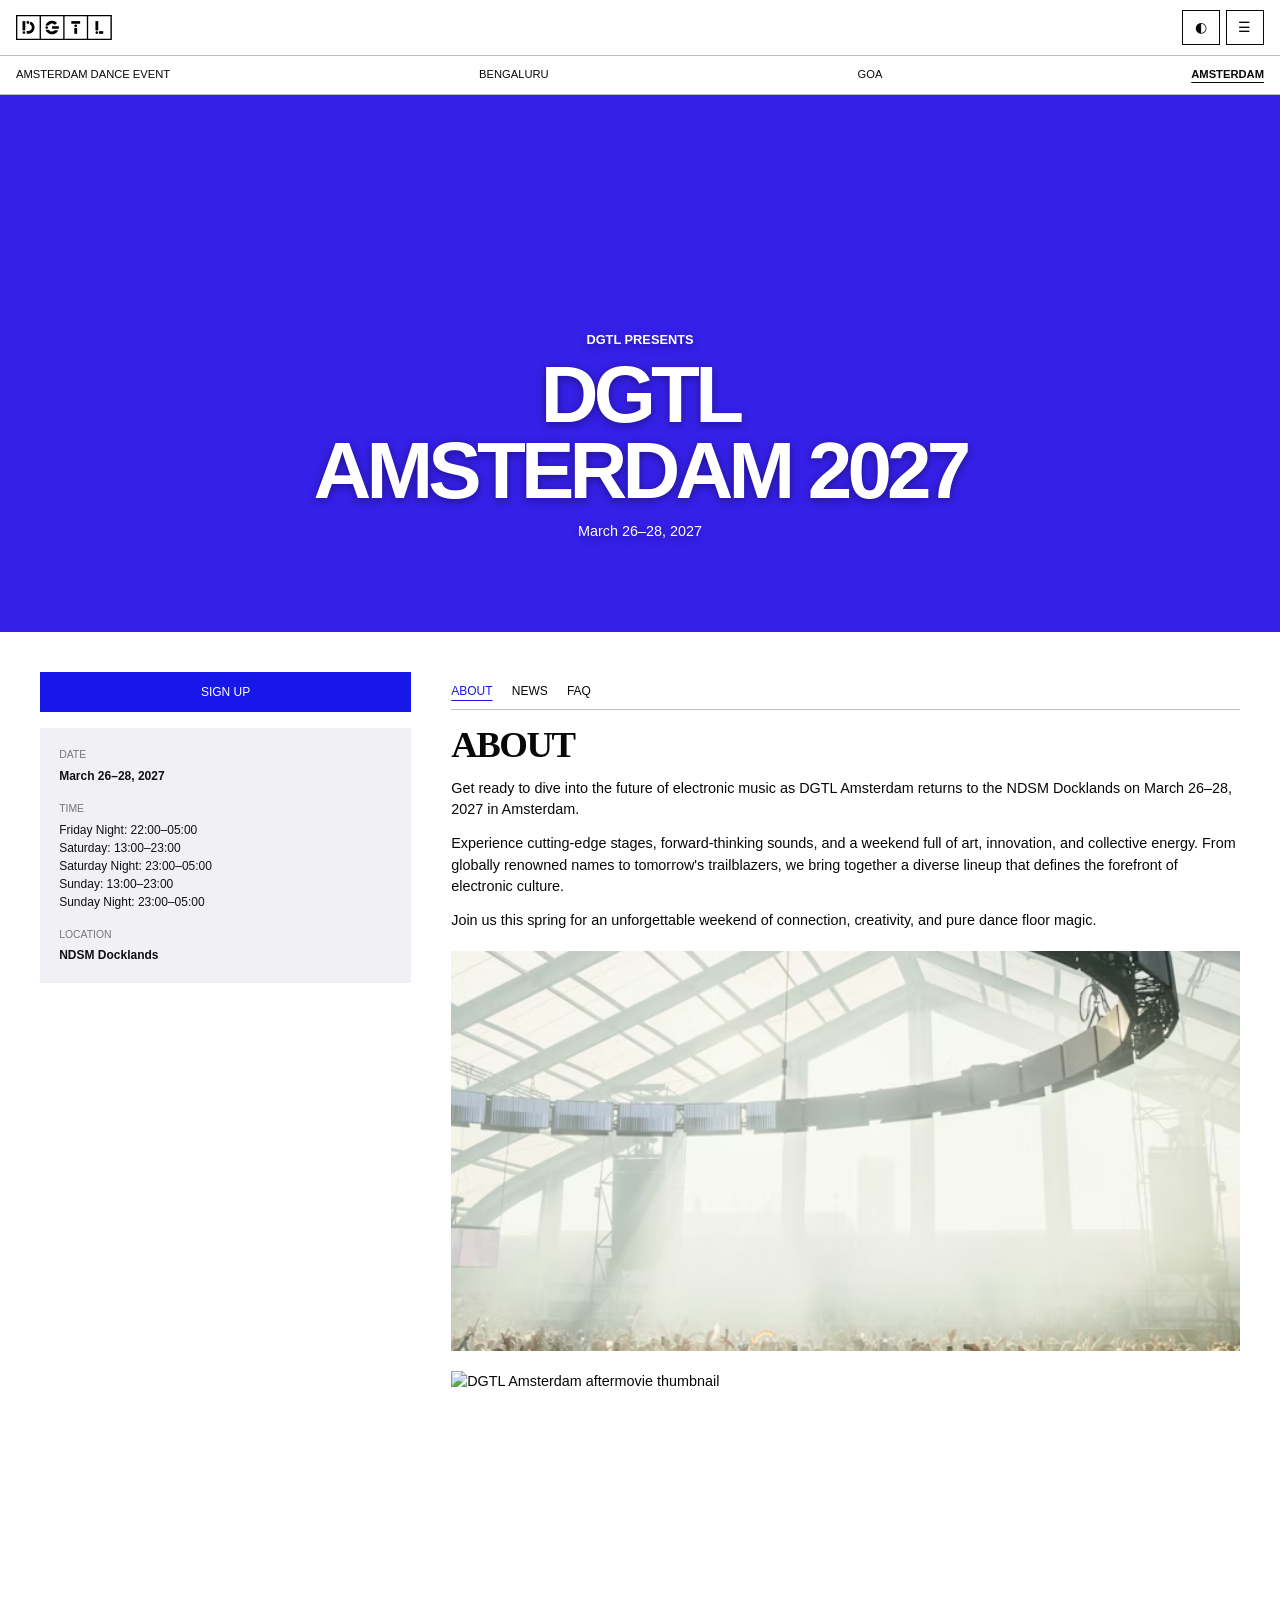
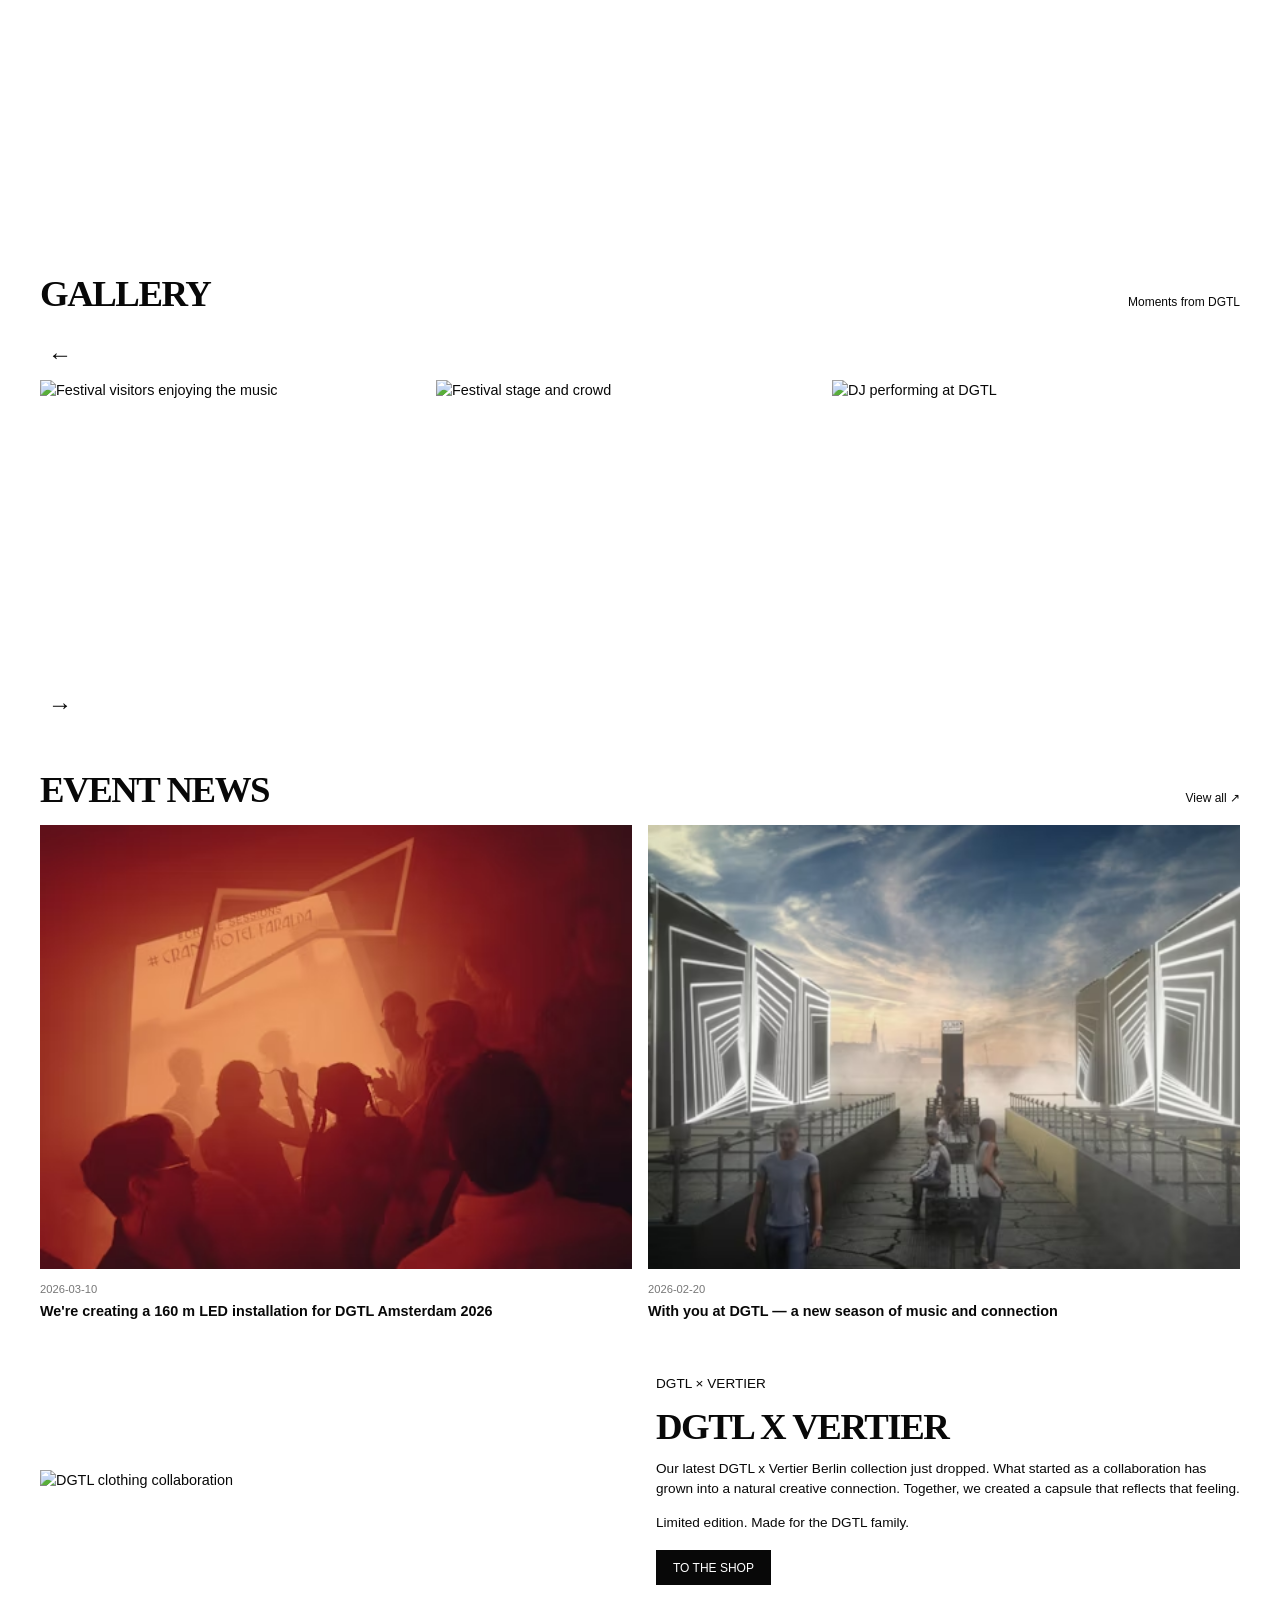
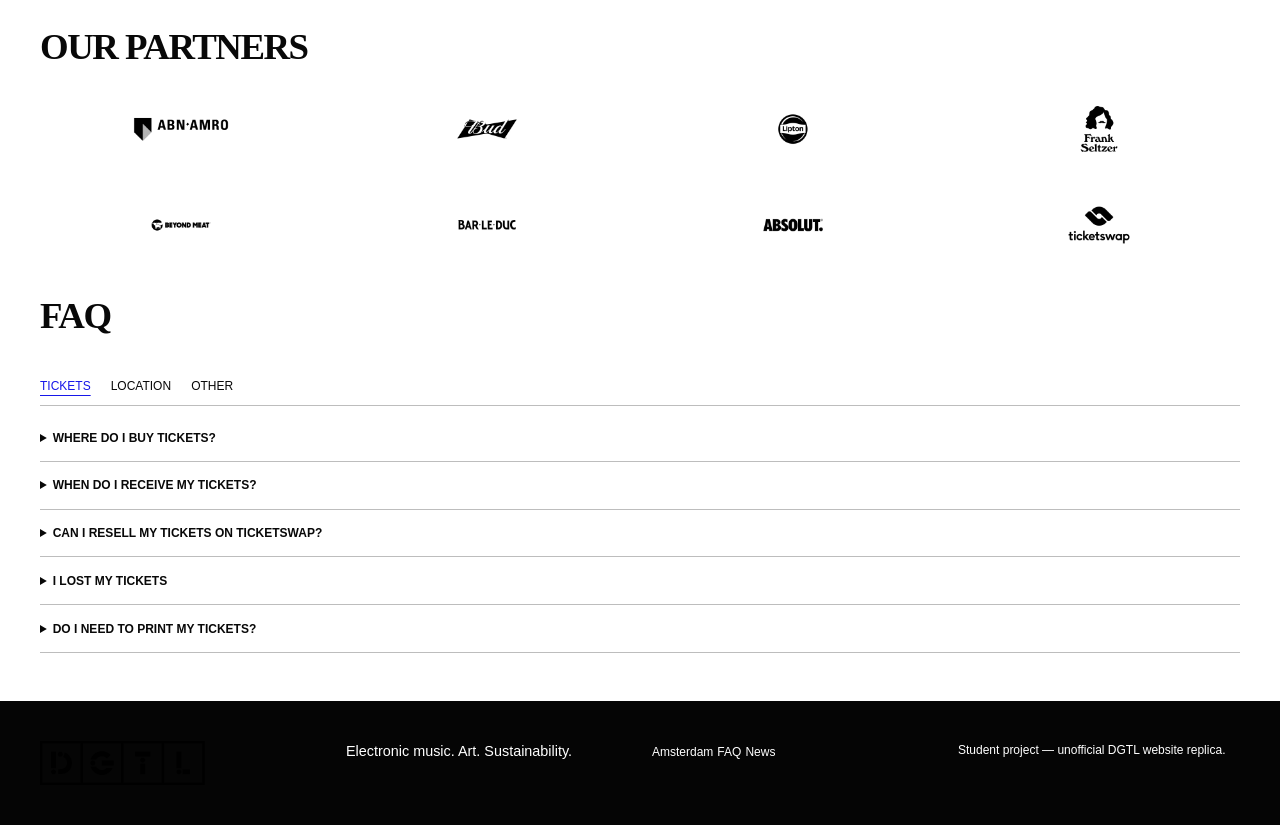
==== editions.html @ 449e33d6 "Add files via upload" ====
<!DOCTYPE html>
<html lang="en">

<head>
    <meta charset="UTF-8">
    <meta name="viewport" content="width=device-width, initial-scale=1.0">
    <meta name="description" content="DGTL Amsterdam — event information, tickets, gallery and FAQ.">
    <title>DGTL Amsterdam | 2027</title>

    <link rel="stylesheet" href="style/style.css">
    <script src="script/script.js" defer></script>
</head>

<body class="amsterdam-page">

    <!-- HEADER -->
    <header class="site-header">

        <a class="brand" href="index.html" aria-label="DGTL homepage">
            <img src="img/logo.svg" alt="DGTL">
        </a>

        <div class="header-actions">
            <button class="icon-button" id="theme-button"
                aria-label="Toggle dark mode" title="Toggle dark mode">
                ◐
            </button>

            <button class="icon-button menu-toggle" id="menu-button"
                aria-label="Open menu" aria-expanded="false">
                ☰
            </button>

        </div>

    </header>


    <main>

        <nav class="amsterdam-main-nav" id="main-nav" aria-label="Main navigation">
            <a href="#event-info">Amsterdam Dance Event</a>
            <a href="#event-info">Bengaluru</a>
            <a href="#event-info">Goa</a>
            <a href="#event-info" class="active">Amsterdam</a>
        </nav>

        <!-- HERO / HEADER VIDEO -->
        <section class="amsterdam-hero" aria-label="DGTL Amsterdam 2027">
    
            <source src="img/header.mp4" type="video/mp4">

            <div class="amsterdam-hero-content">
                <p class="eyebrow">DGTL PRESENTS</p>

                <h1>
                    DGTL<br>
                    AMSTERDAM 2027
                </h1>

                <p>March 26–28, 2027</p>
            </div>

        </section>


        <!-- EVENT INFORMATION -->
        <section class="amsterdam-event-info section-wrap" id="event-info">

            <!-- LEFT COLUMN -->
            <div class="ticket-column">

                <a class="button button-primary amsterdam-signup" href="#tickets">
                    Sign up
                </a>

                <div class="amsterdam-event-details">

                    <div>
                        <span class="amsterdam-detail-label">Date</span>
                        <strong>March 26–28, 2027</strong>
                    </div>

                    <div>
                        <span class="amsterdam-detail-label">Time</span>
                        <p>
                            Friday Night: 22:00–05:00<br>
                            Saturday: 13:00–23:00<br>
                            Saturday Night: 23:00–05:00<br>
                            Sunday: 13:00–23:00<br>
                            Sunday Night: 23:00–05:00
                        </p>
                    </div>

                    <div>
                        <span class="amsterdam-detail-label">Location</span>
                        <strong>NDSM Docklands</strong>
                    </div>

                </div>

            </div>


            <!-- RIGHT COLUMN -->
            <div class="event-intro">

                <div class="amsterdam-tabs" role="tablist" aria-label="About DGTL">

                    <button class="amsterdam-tab is-active"
                        role="tab" aria-selected="true" data-tab="about">
                        About
                    </button>

                    <button class="amsterdam-tab"
                        role="tab" aria-selected="false" data-tab="news">
                        News
                    </button>

                    <button class="amsterdam-tab"
                        role="tab" aria-selected="false" data-tab="faq">
                        FAQ
                    </button>

                </div>


                <!-- ABOUT TAB -->
                <div class="amsterdam-tab-panel" id="tab-about">

                    <h2>About</h2>

                    <p>
                        Get ready to dive into the future of electronic music
                        as DGTL Amsterdam returns to the NDSM Docklands on
                        March 26–28, 2027 in Amsterdam.
                    </p>

                    <p>
                        Experience cutting-edge stages, forward-thinking sounds,
                        and a weekend full of art, innovation, and collective
                        energy. From globally renowned names to tomorrow's
                        trailblazers, we bring together a diverse lineup that
                        defines the forefront of electronic culture.
                    </p>

                    <p>
                        Join us this spring for an unforgettable weekend of
                        connection, creativity, and pure dance floor magic.
                    </p>

                    <img class="amsterdam-about-image"
                        src="img/crowd.avif"
                        alt="Crowd at an electronic music event">


                    <a class="amsterdam-video-card" href="#gallery"
                        aria-label="View DGTL aftermovie">

                        <img src="img/header.mp4"
                            alt="DGTL Amsterdam aftermovie thumbnail">


                    </a>

                </div>


                <!-- NEWS TAB -->
                <div class="amsterdam-tab-panel is-hidden" id="tab-news">

                    <h2>News</h2>

                    <p>
                        Discover the latest announcements, artist updates
                        and stories from DGTL Amsterdam.
                    </p>

                    <a class="text-link" href="#event-news">
                        Explore event news ↗
                    </a>

                </div>


                <!-- FAQ TAB -->
                <div class="amsterdam-tab-panel is-hidden" id="tab-faq">

                    <h2>FAQ</h2>

                    <p>
                        Need help planning your visit? Find answers to common
                        questions in the FAQ section below.
                    </p>

                    <a class="text-link" href="#faq">
                        Go to frequently asked questions ↗
                    </a>

                </div>

            </div>

        </section>


        <!-- GALLERY -->
        <section class="section-wrap" id="gallery">

            <div class="section-heading">
                <h2>Gallery</h2>
                <p>Moments from DGTL</p>
            </div>

            <div class="carousel">

                <button class="amsterdam-carousel-arrow"
                    data-carousel="gallery-track"
                    data-direction="previous"
                    aria-label="Previous gallery images">
                    ←
                </button>

                <div class="amsterdam-carousel-track" id="gallery-track">

                    <img
                        src="https://www.datocms-assets.com/146604/1740145522-dgtlhrsaturday2023-byinfo-kirstenvansanten-nl-179.jpg?w=600&amp;h=600&amp;fit=crop"
                        alt="Festival visitors enjoying the music"
                        loading="lazy">
                
                    <img
                        src="https://www.datocms-assets.com/146604/1738080850-04_17-dgtl-52.jpg?w=600&amp;h=600&amp;fit=crop"
                        alt="Festival stage and crowd"
                        loading="lazy">
                
                    <img
                        src="https://www.datocms-assets.com/146604/1741643101-2023_04_09_dgtl_sunday-227.jpg?w=600&amp;h=600&amp;fit=crop"
                        alt="DJ performing at DGTL"
                        loading="lazy">
                
                </div>

                <button class="amsterdam-carousel-arrow"
                    data-carousel="gallery-track"
                    data-direction="next"
                    aria-label="Next gallery images">
                    →
                </button>

            </div>

        </section>


        <!-- EVENT NEWS -->
        <section class="section-wrap" id="event-news">

            <div class="section-heading">
                <h2>Event news</h2>

                <a class="text-link" href="#event-news">
                    View all ↗
                </a>
            </div>

            <div class="amsterdam-news-grid">

                <article class="amsterdam-news-card">

                    <img src="img/gallery1.jpg.avif"
                        alt="Architectural installation at a festival">

                    <p class="date">2026-03-10</p>

                    <h3>
                        We're creating a 160 m LED installation for
                        DGTL Amsterdam 2026
                    </h3>

                </article>


                <article class="amsterdam-news-card">

                    <img src="img/gallery2.png.avif"
                        alt="Artist performing at DGTL">

                    <p class="date">2026-02-20</p>

                    <h3>
                        With you at DGTL — a new season of music and connection
                    </h3>

                </article>

            </div>

        </section>


        <!-- CLOTHING -->
        <section class="amsterdam-merch section-wrap" id="shop">

            <div class="amsterdam-merch-image">

                <img src="https://www.datocms-assets.com/146604/1773683498-dgtl-x-vertere-26_merch-banner_2400x870-v2.png?fit=crop&fp-x=0.5&fp-y=0.5&crop=focalpoint&auto=format%2Ccompress&q=80&w=1280&h=440&focalPointX=0.5&focalPointY=0.5"
                    alt="DGTL clothing collaboration">

            </div>

            <div class="merch-copy">

                <p class="eyebrow">DGTL × VERTIER</p>

                <h2>DGTL x VERTIER</h2>

                <p>
                    Our latest DGTL x Vertier Berlin collection just dropped.
                    What started as a collaboration has grown into a natural
                    creative connection. Together, we created a capsule that
                    reflects that feeling.
                </p>

                <p>
                    Limited edition. Made for the DGTL family.
                </p>

                <a class="button button-primary" href="#shop">
                    To the shop
                </a>

            </div>

        </section>


        <!-- PARTNERS -->
        <section class="section-wrap partners">

            <h2>Our partners</h2>

            <div class="amsterdam-partner-grid">

                <img src="img/abnamro.png.avif" alt="ABN AMRO logo">
                <img src="img/bud.png.avif" alt="Bud logo">
                <img src="img/lipton.png.avif" alt="Lipton logo">
                <img src="img/frank.png.avif" alt="Frank Seltzer logo">
               <img src="img/beyondmeat.png.avif" alt="Beyond meat">
                <img src="img/barleduc.png.avif" alt="Bar le duc logo">
                <img src="img/absolut.png.avif" alt="ABSOLUT. logo">
                <img src="img/ticketswap.png.avif" alt="Ticketswap logo">

            </div>

        </section>


        <!-- FAQ -->
        <section class="section-wrap faq-section" id="faq">

            <h2>FAQ</h2>

            <div class="amsterdam-faq-tabs">

                <button class="is-active" data-faq-group="tickets">
                    Tickets
                </button>

                <button data-faq-group="location">
                    Location
                </button>

                <button data-faq-group="other">
                    Other
                </button>

            </div>


            <!-- TICKETS -->
            <div class="amsterdam-faq-list" data-group="tickets">

                <details>
                    <summary>Where do I buy tickets?</summary>
                    <p>
                        Use the official ticket link when ticket sales open.
                        Add your real ticket URL here.
                    </p>
                </details>

                <details>
                    <summary>When do I receive my tickets?</summary>
                    <p>
                        Check your confirmation email and the ticket provider's
                        instructions.
                    </p>
                </details>

                <details>
                    <summary>Can I resell my tickets on TicketSwap?</summary>
                    <p>
                        Check the event's official ticket conditions for
                        resale information.
                    </p>
                </details>

                <details>
                    <summary>I lost my tickets</summary>
                    <p>
                        Look in your inbox and spam folder, or contact the
                        ticket provider.
                    </p>
                </details>

                <details>
                    <summary>Do I need to print my tickets?</summary>
                    <p>
                        Check the instructions in your ticket confirmation
                        before arriving.
                    </p>
                </details>

            </div>


            <!-- LOCATION -->
            <div class="amsterdam-faq-list is-hidden" data-group="location">

                <details>
                    <summary>Where is DGTL Amsterdam?</summary>
                    <p>
                        DGTL Amsterdam takes place at NDSM Docklands in
                        Amsterdam. Check the official travel information
                        before leaving.
                    </p>
                </details>

                <details>
                    <summary>How do I get there?</summary>
                    <p>
                        Plan your route using public transport, bicycle
                        or the event's travel information.
                    </p>
                </details>

            </div>


            <!-- OTHER QUESTIONS -->
            <div class="amsterdam-faq-list is-hidden" data-group="other">

                <details>
                    <summary>What should I bring?</summary>
                    <p>
                        Check the event rules for the latest information
                        about permitted items.
                    </p>
                </details>

                <details>
                    <summary>Who can I contact?</summary>
                    <p>
                        Use the official DGTL contact page for event questions.
                    </p>
                </details>

            </div>

        </section>

    </main>


    <!-- FOOTER -->
    <footer class="site-footer">

        <a class="brand" href="index.html">
            <img src="img/logo.svg" alt="DGTL">
        </a>

        <p>Electronic music. Art. Sustainability.</p>

        <div>
            <a href="#event-info">Amsterdam</a>
            <a href="#faq">FAQ</a>
            <a href="#event-news">News</a>
        </div>

        <small>Student project — unofficial DGTL website replica.</small>

    </footer>

</body>

</html>
---- style/style.css ----
/* Algemene instellingen */
:root {
    --background: #ffffff;
    --text: #080808;
    --surface: #f4f4f4;
    --border: #bdbdbd;
    --accent: #101d4a;
    --button-text: #ffffff;
    --content-width: 75rem;
}

* {
    box-sizing: border-box;
}

html {
    scroll-behavior: smooth;
}

body {
    margin: 0;
    color: var(--text);
    background: var(--background);
    font-family: Arial, Helvetica, sans-serif;
    font-size: 0.9rem;
    line-height: 1.5;
    transition: background-color 250ms ease, color 250ms ease;
}

img, video {
    display: block;
    max-width: 100%;
}

img {
    height: auto;
}

a {
    color: inherit;
    text-decoration: none;
}

button, input {
    font: inherit;
}

button, a {
    -webkit-tap-highlight-color: transparent;
}

a:focus-visible, button:focus-visible, input:focus-visible {
    outline: 3px solid #315bff;
    outline-offset: 3px;
}

h1, h2, h3, p {
    margin-top: 0;
}

h1, h2 {
    font-family: Georgia, 'Times New Roman', serif;
    font-weight: 900;
    text-transform: uppercase;
    line-height: 1.05;
}

h1, h2 {
    font-size: clamp(1.45rem, 4vw, 2.3rem);
    letter-spacing: -0.04em;
}

h3 {
    font-size: 0.95rem;
    line-height: 1.25;
}

/* Header */
.site-header {
    position: relative;
    z-index: 2;
    display: flex;
    align-items: center;
    justify-content: space-between;
    gap: 1rem;
    min-height: 3.6rem;
    padding: 0.45rem 0.8rem;
    border-bottom: 1px solid var(--border);
    background: var(--background);
}

header nav:first-of-type {
    flex: 1;
}

header nav ul {
    display: flex;
    align-items: center;
    gap: 2rem;

    padding: 0;
    margin: 0;

    list-style: none;
}

header nav li a {
    display: inline-block;
    padding: 0.5rem 0;

    font-size: 0.9rem;
    font-weight: 700;
    text-transform: uppercase;
}

header nav li a:hover {
    text-decoration: underline;
    text-underline-offset: 4px;
}

.logo img {
    width: 6.3rem;
}

.header-actions {
    display: flex;
    gap: 0.35rem;
}

.icon-button {
    display: grid;
    place-items: center;
    min-width: 2.4rem;
    min-height: 2.2rem;
    border: 1px solid var(--text);
    color: var(--text);
    background: var(--background);
    cursor: pointer;
}

.icon-button:hover {
    color: var(--button-text);
    background: var(--accent);
}

.main-menu {
    display: none;
    position: absolute;
    top: 100%;
    right: 0.8rem;
    width: min(17rem, calc(100vw - 1.6rem));
    padding: 0.75rem;
    border: 1px solid var(--border);
    background: var(--background);
    box-shadow: 0 0.6rem 1.5rem rgb(0 0 0 / 15%);
}

.main-menu.is-open {
    display: grid;
    gap: 0.25rem;
}

.main-menu a, .main-menu button {
    padding: 0.7rem;
    text-align: left;
    border: 0;
    color: var(--text);
    background: transparent;
    cursor: pointer;
}

.main-menu a:hover, .main-menu button:hover {
    background: var(--surface);
    text-decoration: underline;
    text-underline-offset: 0.2rem;
}

/* Grote hero-video */
.hero {
    background: #000;
}

.hero video {
    width: 100%;
    height: clamp(5.2rem, 25vw, 22rem);
    object-fit: cover;
}

/* Algemene secties */
.content-section {
    width: min(var(--content-width), calc(100% - 1.5rem));
    margin: 0 auto;
    padding: 2.3rem 0 0;
}

.content-section h1, .content-section h2 {
    margin-bottom: 1rem;
}

.content-section p {
    margin-bottom: 0.7rem;
}

.button {
    display: inline-flex;
    align-items: center;
    justify-content: center;
    min-height: 2rem;
    margin: 0.2rem 0.35rem 0.2rem 0;
    padding: 0.45rem 1rem;
    border: 1px solid var(--text);
    color: var(--button-text);
    background: var(--text);
    font-size: 0.75rem;
    text-align: center;
    text-transform: uppercase;
    transition: color 180ms ease, background-color 180ms ease, transform 180ms ease;
}

.button:hover {
    color: var(--text);
    background: var(--background);
    transform: translateY(-2px);
}

.button-light {
    color: var(--text);
    background: var(--background);
}

.button-light:hover {
    color: var(--button-text);
    background: var(--text);
}

/* Horizontale editie- en nieuwskaarten */
.horizontal-list {
    display: grid;
    grid-auto-columns: 82%;
    grid-auto-flow: column;
    gap: 0.7rem;
    overflow-x: auto;
    padding: 0 0 0.8rem;
    scroll-snap-type: x mandatory;
    scrollbar-width: thin;
}

.edition-card, .news-card {
    min-width: 0;
    scroll-snap-align: start;
}

.edition-card {
    padding-bottom: 0.8rem;
    border: 1px solid var(--border);
}

.edition-card > a:first-child {
    display: block;
}

.edition-card img, .news-card img {
    width: 100%;
    aspect-ratio: 1.45 / 1;
    object-fit: cover;
    transition: transform 250ms ease, filter 250ms ease;
}

.edition-card h2 {
    margin: 0;
    padding: 0.55rem;
    color: white;
    background: var(--accent);
    font-family: Arial, Helvetica, sans-serif;
    font-size: 0.85rem;
    letter-spacing: 0;
}

.edition-card p {
    margin: 0.2rem 0.6rem;
    font-size: 0.75rem;
}

.edition-card .label {
    margin-top: 0.7rem;
    color: #777;
    font-size: 0.62rem;
    text-transform: uppercase;
}

.edition-card .button {
    margin: 0.7rem 0 0 0.6rem;
}

.edition-card:hover img, .news-card:hover img {
    transform: scale(1.025);
    filter: contrast(1.08);
}

.carousel-controls {
    display: flex;
    justify-content: space-between;
    margin-top: 0.2rem;
}

.arrow-button {
    min-width: 2.6rem;
    min-height: 2.6rem;
    border: 0;
    color: var(--text);
    background: transparent;
    font-size: 1.8rem;
    cursor: pointer;
}

.arrow-button:hover {
    transform: translateX(3px);
}

/* Our story */
.story-image {
    width: 100%;
    max-height: 24rem;
    margin-top: 1.2rem;
    object-fit: cover;
}

/* News */
.news-card img {
    aspect-ratio: 1 / 1;
}

.news-card .news-date {
    margin: 0.35rem 0 0.1rem;
    color: #777;
    font-size: 0.7rem;
}

.news-card h3 {
    margin: 0;
}

/* Clothing and records */
.product-image, .records-image {
    width: 100%;
    margin-top: 1.2rem;
    object-fit: cover;
}

.product-image {
    max-height: 24rem;
    object-fit: contain;
}

.records-image {
    max-height: 24rem;
}

/* Newsletter */
.newsletter-section {
    position: relative;
    width: min(var(--content-width), calc(100% - 1.5rem));
    margin: 3rem auto 2.5rem;
}

.newsletter-section > img {
    width: 100%;
    max-height: 24rem;
    object-fit: cover;
}

.newsletter-card {
    position: relative;
    width: 92%;
    margin: -1.5rem auto 0;
    padding: 1.2rem;
    color: var(--text);
    background: var(--background);
    text-align: center;
    border: 1px solid var(--border);
}

.newsletter-card h2 {
    margin-bottom: 0.6rem;
}

.newsletter-card p {
    margin-bottom: 0.7rem;
}

.newsletter-card form {
    display: grid;
    gap: 0.5rem;
    justify-items: center;
}

.newsletter-card label {
    position: absolute;
    width: 1px;
    height: 1px;
    overflow: hidden;
    clip-path: inset(50%);
}

.newsletter-card input {
    width: min(100%, 20rem);
    min-height: 2.5rem;
    padding: 0.5rem;
    border: 1px solid var(--border);
    color: var(--text);
    background: var(--background);
}

.form-message {
    min-height: 1.2rem;
    font-size: 0.8rem;
}

/* Footer */
.site-footer {
    display: grid;
    grid-template-columns: repeat(2, minmax(0, 1fr));
    gap: 1.5rem;
    padding: 1.5rem 1rem;
    color: #fff;
    background: #050505;
}

.footer-logo {
    display: block;
    width: fit-content;
    padding: 0.25rem;
    border: 1px solid white;
    font-weight: 900;
    line-height: 1;
    letter-spacing: 0.1em;
}

.site-footer nav {
    display: grid;
    align-content: start;
    gap: 0.3rem;
}

.site-footer h2 {
    margin-bottom: 0.3rem;
    font-family: Arial, Helvetica, sans-serif;
    font-size: 0.75rem;
    letter-spacing: 0;
}

.site-footer a {
    font-size: 0.75rem;
}

.site-footer a:hover {
    text-decoration: underline;
}

.copyright {
    grid-column: 1 / -1;
    margin: 0;
    font-size: 0.7rem;
}

/* Thema's: JavaScript zet een klasse op body */
body.dark-mode {
    --background: #111111;
    --text: #f5f5f5;
    --surface: #242424;
    --border: #555555;
    --accent: #333333;
    --button-text: #111111;
}

body.halloween-mode {
    --background: #17100b;
    --text: #fff0df;
    --surface: #2c1a10;
    --border: #a84c16;
    --accent: #f26a13;
    --button-text: #111111;
}

body.halloween-mode .edition-card h2 {
    color: #1b0e05;
    background: #ff8a24;
}

body.halloween-mode .hero {
    background: #1b0e05;
}

/* Beweging verminderen als de bezoeker dit instelt */
@media (prefers-reduced-motion: reduce) {
    html {
        scroll-behavior: auto;
    }

    *, *::before, *::after {
        animation-duration: 0.01ms !important;
        transition-duration: 0.01ms !important;
        scroll-behavior: auto !important;
    }
}

/* Grotere schermen */
@media (min-width: 700px) {
    .site-header {
        padding-inline: 1.5rem;
    }

    .main-menu {
        right: 1.5rem;
    }

    .content-section {
        padding-top: 3.5rem;
    }

    .horizontal-list {
        grid-auto-columns: minmax(15rem, 1fr);
        grid-auto-columns: 32%;
        gap: 1rem;
    }

    .story-section {
        display: grid;
        grid-template-columns: 1fr 1fr;
        column-gap: 2rem;
        align-items: start;
    }

    .story-section h2 {
        grid-column: 1 / -1;
    }

    .story-image {
        grid-column: 2;
        grid-row: 2 / span 4;
        margin-top: 0;
    }

    .newsletter-card {
        width: min(70%, 35rem);
        margin-top: -3rem;
        padding: 2rem;
    }

    .site-footer {
        grid-template-columns: repeat(4, minmax(0, 1fr));
        padding: 2.5rem;
    }
}

@media (min-width: 1000px) {
    .hero video {
        height: min(55vw, 36rem);
    }

    .horizontal-list {
        grid-auto-columns: calc((100% - 3rem) / 4);
    }

    .news-list {
        grid-auto-columns: calc((100% - 2rem) / 3);
    }
}

/* Amsterdam editions page */

.amsterdam-hero {
    position: relative;
    width: 100%;
    height: 500px;
    overflow: hidden;
}

.amsterdam-hero video {
    width: 100%;
    height: 100%;
    object-fit: cover;
}

.amsterdam-event-info {
    display: grid;
    grid-template-columns: 1fr 2fr;
    gap: 40px;
    padding: 50px 5%;
}

@media (max-width: 700px) {
    .amsterdam-hero {
        height: 300px;
    }

    .amsterdam-event-info {
        grid-template-columns: 1fr;
        gap: 25px;
        padding: 30px 5%;
    }
}

/* ========================================
   AMSTERDAM EDITIONS PAGINA
======================================== */

.amsterdam-page .amsterdam-hero {
    position: relative;
    display: grid;
    place-items: center;
    height: clamp(16rem, 42vw, 35rem);
    overflow: hidden;
    color: white;
    background: #3720b8;
    text-align: center;
}

.amsterdam-page .amsterdam-hero video,
.amsterdam-page .amsterdam-hero-fallback {
    position: absolute;
    inset: 0;
    width: 100%;
    height: 100%;
    object-fit: cover;
}

.amsterdam-page .amsterdam-hero-fallback {
    background:
        linear-gradient(135deg, transparent 20%, #a627e6 20% 42%, transparent 42%),
        linear-gradient(35deg, #e94365 0 25%, #3520e8 25% 60%, #11152f 60%);
}

.amsterdam-page .amsterdam-hero-content {
    position: relative;
    z-index: 1;
    padding: 1rem;
    text-shadow: 0 2px 10px rgb(0 0 0 / 35%);
}

.amsterdam-page .amsterdam-hero h1 {
    font-family: Arial, Helvetica, sans-serif;
    font-size: clamp(2rem, 7vw, 5rem);
    line-height: 0.95;
    letter-spacing: -0.06em;
}

.amsterdam-page .amsterdam-event-info {
    display: grid;
    grid-template-columns: minmax(13rem, 0.8fr) minmax(0, 1.7fr);
    gap: clamp(1.5rem, 5vw, 4.5rem);
    width: min(var(--content-width), calc(100% - 1.5rem));
    margin: 0 auto;
    padding-top: 2.5rem;
}

.amsterdam-page .amsterdam-signup {
    display: flex;
    width: 100%;
    background: #1717e9;
    color: white;
}

.amsterdam-page .amsterdam-event-details {
    display: grid;
    gap: 1.2rem;
    margin-top: 0.8rem;
    padding: 1.4rem;
    background: #f0f0f5;
    color: #111;
    font-size: 0.75rem;
}

.amsterdam-page .amsterdam-detail-label {
    display: block;
    margin-bottom: 0.3rem;
    color: #777;
    font-size: 0.6rem;
    text-transform: uppercase;
}

.amsterdam-page .amsterdam-tabs,
.amsterdam-page .amsterdam-faq-tabs {
    display: flex;
    gap: 1.2rem;
    border-bottom: 1px solid var(--text);
}

.amsterdam-page .amsterdam-tab,
.amsterdam-page .amsterdam-faq-tabs button {
    padding: 0.6rem 0;
    border: 0;
    color: var(--text);
    background: transparent;
    font-size: 0.75rem;
    text-transform: uppercase;
    cursor: pointer;
}

.amsterdam-page .amsterdam-tab.is-active,
.amsterdam-page .amsterdam-faq-tabs button.is-active {
    color: #1717e9;
    text-decoration: underline;
    text-underline-offset: 0.3rem;
}

.amsterdam-page .is-hidden {
    display: none !important;
}

.amsterdam-page .amsterdam-about-image {
    width: min(100%, 32rem);
    max-height: 24rem;
    margin: 1.5rem auto;
    object-fit: cover;
}

.amsterdam-page .amsterdam-video-card {
    position: relative;
    display: block;
    width: min(100%, 25rem);
    margin: 1.5rem auto;
}

.amsterdam-page .amsterdam-video-card img {
    width: 100%;
    aspect-ratio: 16 / 9;
    object-fit: cover;
}

.amsterdam-page .amsterdam-video-card span {
    position: absolute;
    top: 50%;
    left: 50%;
    display: grid;
    width: 3rem;
    height: 3rem;
    place-items: center;
    border-radius: 50%;
    color: white;
    background: rgb(0 0 0 / 65%);
    transform: translate(-50%, -50%);
}

.amsterdam-page .amsterdam-carousel-track {
    display: flex;
    gap: 0.7rem;
    overflow-x: auto;
    scroll-snap-type: x mandatory;
    scrollbar-width: none;
}

.amsterdam-page .amsterdam-carousel-track img {
    flex: 0 0 78%;
    width: 78%;
    aspect-ratio: 4 / 3;
    object-fit: cover;
    scroll-snap-align: start;
}

.amsterdam-page .amsterdam-carousel-arrow {
    margin-top: 0.4rem;
    border: 0;
    background: transparent;
    color: var(--text);
    font-size: 1.8rem;
    cursor: pointer;
}

.amsterdam-page .amsterdam-news-grid {
    display: grid;
    grid-template-columns: repeat(2, minmax(0, 1fr));
    gap: 0.8rem;
}

.amsterdam-page .amsterdam-news-card img {
    width: 100%;
    aspect-ratio: 1 / 1;
    object-fit: cover;
}

.amsterdam-page .amsterdam-merch {
    display: grid;
    grid-template-columns: 1fr 1fr;
    gap: 2rem;
    align-items: center;
}

.amsterdam-page .amsterdam-merch-image img {
    width: 100%;
}

.amsterdam-page .amsterdam-partner-grid {
    display: grid;
    grid-template-columns: repeat(4, minmax(0, 1fr));
    gap: 2rem 1rem;
    align-items: center;
    text-align: center;
    font-weight: 900;
}

.amsterdam-page .amsterdam-partner-round {
    display: grid;
    width: 3.5rem;
    height: 3.5rem;
    place-items: center;
    justify-self: center;
    border: 2px solid var(--text);
    border-radius: 50%;
}

.amsterdam-page .amsterdam-faq-list details {
    border-bottom: 1px solid var(--border);
}

.amsterdam-page .amsterdam-faq-list summary {
    padding: 0.9rem 1.5rem 0.9rem 0;
    cursor: pointer;
    font-size: 0.72rem;
    font-weight: 700;
    text-transform: uppercase;
}

.amsterdam-page .amsterdam-faq-list details p {
    font-size: 0.8rem;
}

@media (max-width: 699px) {
    .amsterdam-page .amsterdam-event-info {
        grid-template-columns: 1fr;
        gap: 2rem;
        padding-top: 1.5rem;
    }

    .amsterdam-page .amsterdam-hero {
        height: 48vw;
        min-height: 14rem;
    }

    .amsterdam-page .amsterdam-news-grid {
        gap: 0.65rem;
    }

    .amsterdam-page .amsterdam-news-card h3 {
        font-size: 0.7rem;
    }

    .amsterdam-page .amsterdam-merch {
        grid-template-columns: 1fr;
        gap: 1.3rem;
    }

    .amsterdam-page .amsterdam-partner-grid {
        grid-template-columns: repeat(2, minmax(0, 1fr));
    }
}

/* Algemene verbeteringen voor de mobiele weergave */
.amsterdam-page {
    width: 100%;
    overflow-x: hidden;
}

.amsterdam-page img,
.amsterdam-page video {
    max-width: 100%;
}

.amsterdam-page .amsterdam-news-grid,
.amsterdam-page .amsterdam-partner-grid {
    width: 100%;
    box-sizing: border-box;
}

.amsterdam-page .amsterdam-news-card img {
    display: block;
    width: 100%;
    height: auto;
    object-fit: cover;
}

.amsterdam-page .amsterdam-hero video {
    display: block;
    width: 100%;
    height: 100%;
    object-fit: cover;
}

@media (max-width: 600px) {
    .amsterdam-page .amsterdam-news-grid {
        grid-template-columns: 1fr;
    }

    .amsterdam-page .amsterdam-news-card {
        min-width: 0;
    }
}

/* Header van de Amsterdam-pagina */
.amsterdam-page .site-header {
    display: flex;
    align-items: center;
    justify-content: space-between;
    gap: 0.6rem;
    padding: 0.6rem 1rem;
}

.amsterdam-page .site-header .brand {
    display: block;
    flex: 0 0 auto;
}

.amsterdam-page .site-header .brand img {
    width: 6rem;
    max-width: 100%;
}

.amsterdam-page .main-nav {
    display: flex;
    flex: 1 1 auto;
    align-items: center;
    justify-content: center;
    gap: clamp(0.4rem, 1.5vw, 1.5rem);
}

.amsterdam-page .main-nav a {
    font-size: clamp(0.55rem, 1vw, 0.85rem);
    line-height: 1.2;
    text-transform: uppercase;
}

.amsterdam-page .main-nav a.active {
    font-weight: 700;
}

.amsterdam-page .header-actions {
    flex: 0 0 auto;
}

@media (max-width: 600px) {
    .amsterdam-page .site-header {
        gap: 0.4rem;
        padding: 0.5rem;
    }

    .amsterdam-page .site-header .brand img {
        width: 4.5rem;
    }

    .amsterdam-page .main-nav {
        flex-direction: column;
        align-items: flex-start;
        gap: 0.2rem;
        min-width: 0;
    }

    .amsterdam-page .main-nav a {
        padding: 0;
        font-size: 0.6rem;
    }

    .amsterdam-page .header-actions {
        gap: 0.2rem;
    }

    .amsterdam-page .icon-button {
        min-width: 2rem;
        min-height: 2rem;
        padding: 0.2rem;
    }
}

/* Uitlijning van de Amsterdam-secties */
.amsterdam-page .section-wrap {
    width: min(var(--content-width), calc(100% - 2rem));
    margin-right: auto;
    margin-left: auto;
}

.amsterdam-page #gallery,
.amsterdam-page #event-news,
.amsterdam-page .partners,
.amsterdam-page .faq-section {
    padding-top: 2.5rem;
}

.amsterdam-page .section-heading {
    display: flex;
    align-items: baseline;
    justify-content: space-between;
    gap: 1rem;
}

.amsterdam-page .amsterdam-carousel-track {
    display: flex;
    gap: 0.8rem;
    overflow-x: auto;
    padding-bottom: 0.75rem;
    scroll-snap-type: x mandatory;
    -webkit-overflow-scrolling: touch;
}

.amsterdam-page .amsterdam-carousel-track img {
    flex: 0 0 80%;
    width: 80%;
    height: auto;
    aspect-ratio: 4 / 3;
    object-fit: cover;
    scroll-snap-align: start;
}

.amsterdam-page .amsterdam-news-grid {
    display: grid;
    grid-template-columns: repeat(2, minmax(0, 1fr));
    gap: 1rem;
}

.amsterdam-page .amsterdam-news-card {
    min-width: 0;
}

.amsterdam-page .amsterdam-news-card img {
    width: 100%;
    aspect-ratio: 4 / 3;
    object-fit: cover;
}

.amsterdam-page .amsterdam-news-card .date {
    margin-top: 0.75rem;
    color: #777;
    font-size: 0.7rem;
}

@media (max-width: 600px) {
    .amsterdam-page .section-wrap {
        width: calc(100% - 2rem);
    }

    .amsterdam-page .amsterdam-news-grid {
        grid-template-columns: 1fr;
        gap: 1.5rem;
    }

    .amsterdam-page .amsterdam-carousel-track img {
        flex-basis: 85%;
        width: 85%;
    }
}

/* ========================================
   FIXES VOOR DE AMSTERDAM-PAGINA
======================================== */

/* Algemene instellingen */
.amsterdam-page {
    width: 100%;
    overflow-x: hidden;
}

.amsterdam-page .section-wrap {
    width: min(75rem, calc(100% - 2rem));
    margin-right: auto;
    margin-left: auto;
    padding-top: 2.5rem;
}

/* Header */
.amsterdam-page .site-header {
    min-height: 3.5rem;
    padding: 0.5rem 1rem;
}

.amsterdam-page .site-header .brand img {
    width: 6rem;
    height: auto;
}

/* Navigatie onder de header */
.amsterdam-page .amsterdam-main-nav {
    display: flex;
    flex-wrap: wrap;
    align-items: center;
    justify-content: space-between;
    gap: 0.5rem;
    padding: 0.65rem 1rem;
    border-bottom: 1px solid var(--border);
    background: var(--background);
}

.amsterdam-page .amsterdam-main-nav a {
    font-size: 0.7rem;
    text-transform: uppercase;
}

.amsterdam-page .amsterdam-main-nav a.active {
    font-weight: 700;
    text-decoration: underline;
    text-underline-offset: 0.25rem;
}

/* Hero */
.amsterdam-page .amsterdam-hero {
    position: relative;
    display: grid;
    place-items: center;
    width: 100%;
    height: clamp(18rem, 42vw, 35rem);
    overflow: hidden;
    color: white;
    background: #3520e8;
    text-align: center;
}

.amsterdam-page .amsterdam-hero video {
    position: absolute;
    inset: 0;
    width: 100%;
    height: 100%;
    object-fit: cover;
}

.amsterdam-page .amsterdam-hero-content {
    position: relative;
    z-index: 1;
    padding: 1rem;
    text-shadow: 0 2px 10px rgb(0 0 0 / 40%);
}

.amsterdam-page .amsterdam-hero .eyebrow {
    margin-bottom: 0.5rem;
    font-size: 0.8rem;
    font-weight: 700;
}

.amsterdam-page .amsterdam-hero h1 {
    margin-bottom: 0.75rem;
    font-family: Arial, Helvetica, sans-serif;
    font-size: clamp(2rem, 7vw, 5rem);
    line-height: 0.95;
    letter-spacing: -0.06em;
}

.amsterdam-page .amsterdam-hero-content p:last-child {
    margin-bottom: 0;
}

/* Eventinformatie */
.amsterdam-page .amsterdam-event-info {
    display: grid;
    grid-template-columns: minmax(13rem, 0.8fr) minmax(0, 1.7fr);
    gap: 2.5rem;
    width: min(75rem, calc(100% - 2rem));
    margin: 0 auto;
    padding: 2.5rem 0 0;
}

.amsterdam-page .ticket-column {
    min-width: 0;
}

.amsterdam-page .amsterdam-signup {
    display: flex;
    width: 100%;
    min-height: 2.5rem;
    margin: 0 0 1rem;
    color: white;
    background: #1717e9;
    border-color: #1717e9;
}

.amsterdam-page .amsterdam-event-details {
    display: grid;
    gap: 1rem;
    margin-top: 0;
    padding: 1.2rem;
    color: #111;
    background: #f0f0f5;
    font-size: 0.75rem;
}

.amsterdam-page .amsterdam-event-details p {
    margin-bottom: 0;
}

.amsterdam-page .amsterdam-detail-label {
    display: block;
    margin-bottom: 0.25rem;
    color: #777;
    font-size: 0.65rem;
    text-transform: uppercase;
}

/* About, News en FAQ-tabs */
.amsterdam-page .event-intro {
    min-width: 0;
}

.amsterdam-page .amsterdam-tabs {
    display: flex;
    gap: 1.2rem;
    margin-bottom: 1rem;
    border-bottom: 1px solid var(--border);
}

.amsterdam-page .amsterdam-tab {
    padding: 0.6rem 0;
    border: 0;
    color: var(--text);
    background: transparent;
    font-size: 0.75rem;
    text-transform: uppercase;
    cursor: pointer;
}

.amsterdam-page .amsterdam-tab.is-active {
    color: #1717e9;
    text-decoration: underline;
    text-underline-offset: 0.3rem;
}

.amsterdam-page .amsterdam-tab-panel h2 {
    margin-bottom: 0.8rem;
}

.amsterdam-page .amsterdam-tab-panel p {
    margin-bottom: 0.75rem;
}

.amsterdam-page .is-hidden {
    display: none !important;
}

/* Afbeelding bij About */
.amsterdam-page .amsterdam-about-image {
    display: block;
    width: 100%;
    max-height: 25rem;
    margin: 1.25rem 0;
    object-fit: cover;
}

/* Aftermovie */
.amsterdam-page .amsterdam-video-card {
    position: relative;
    display: block;
    width: 100%;
    margin: 1.25rem 0;
}

.amsterdam-page .amsterdam-video-card img {
    width: 100%;
    aspect-ratio: 16 / 9;
    object-fit: cover;
}

.amsterdam-page .amsterdam-video-card span {
    position: absolute;
    top: 50%;
    left: 50%;
    display: grid;
    width: 3rem;
    height: 3rem;
    place-items: center;
    border-radius: 50%;
    color: white;
    background: rgb(0 0 0 / 70%);
    transform: translate(-50%, -50%);
}

/* Sectiekoppen */
.amsterdam-page .section-heading {
    display: flex;
    align-items: baseline;
    justify-content: space-between;
    gap: 1rem;
}

.amsterdam-page .section-heading h2 {
    margin-bottom: 1rem;
}

.amsterdam-page .section-heading p,
.amsterdam-page .section-heading a {
    font-size: 0.75rem;
}

/* Galerij */
.amsterdam-page .carousel {
    min-width: 0;
}

.amsterdam-page .amsterdam-carousel-track {
    display: flex;
    gap: 0.75rem;
    overflow-x: auto;
    padding-bottom: 0.75rem;
    scroll-behavior: smooth;
    scroll-snap-type: x mandatory;
    -webkit-overflow-scrolling: touch;
    scrollbar-width: none;
}

.amsterdam-page .amsterdam-carousel-track::-webkit-scrollbar {
    display: none;
}

.amsterdam-page .amsterdam-carousel-track img {
    flex: 0 0 80%;
    width: 80%;
    aspect-ratio: 4 / 3;
    object-fit: cover;
    scroll-snap-align: start;
}

.amsterdam-page .amsterdam-carousel-arrow {
    margin: 0.25rem 0;
    padding: 0.2rem 0.5rem;
    border: 0;
    color: var(--text);
    background: transparent;
    font-size: 1.5rem;
    cursor: pointer;
}

/* Eventnieuws */
.amsterdam-page .amsterdam-news-grid {
    display: grid;
    grid-template-columns: repeat(2, minmax(0, 1fr));
    gap: 1rem;
}

.amsterdam-page .amsterdam-news-card {
    min-width: 0;
}

.amsterdam-page .amsterdam-news-card img {
    display: block;
    width: 100%;
    aspect-ratio: 4 / 3;
    object-fit: cover;
}

.amsterdam-page .amsterdam-news-card .date {
    margin: 0.75rem 0 0.25rem;
    color: #777;
    font-size: 0.7rem;
}

.amsterdam-page .amsterdam-news-card h3 {
    font-size: 0.9rem;
}

/* Kleding */
.amsterdam-page .amsterdam-merch {
    display: grid;
    grid-template-columns: 1fr 1fr;
    gap: 2rem;
    align-items: center;
}

.amsterdam-page .amsterdam-merch-image img {
    display: block;
    width: 100%;
    height: auto;
    object-fit: cover;
}

.amsterdam-page .merch-copy {
    min-width: 0;
}

.amsterdam-page .merch-copy h2 {
    margin-bottom: 0.75rem;
}

.amsterdam-page .merch-copy p {
    font-size: 0.85rem;
}

/* Partnerlogo's */
.amsterdam-page .amsterdam-partner-grid {
    display: grid;
    grid-template-columns: repeat(4, minmax(0, 1fr));
    gap: 2rem 1.5rem;
    align-items: center;
}

.amsterdam-page .amsterdam-partner-grid img {
    display: block;
    width: 100%;
    max-width: 8rem;
    max-height: 4rem;
    margin: auto;
    object-fit: contain;
}

/* FAQ */
.amsterdam-page .amsterdam-faq-tabs {
    display: flex;
    gap: 1.25rem;
    margin-bottom: 0.5rem;
    border-bottom: 1px solid var(--border);
}

.amsterdam-page .amsterdam-faq-tabs button {
    padding: 0.65rem 0;
    border: 0;
    color: var(--text);
    background: transparent;
    font-size: 0.75rem;
    text-transform: uppercase;
    cursor: pointer;
}

.amsterdam-page .amsterdam-faq-tabs button.is-active {
    color: #1717e9;
    text-decoration: underline;
    text-underline-offset: 0.3rem;
}

.amsterdam-page .amsterdam-faq-list details {
    border-bottom: 1px solid var(--border);
}

.amsterdam-page .amsterdam-faq-list summary {
    padding: 0.9rem 1.5rem 0.9rem 0;
    font-size: 0.75rem;
    font-weight: 700;
    text-transform: uppercase;
    cursor: pointer;
}

.amsterdam-page .amsterdam-faq-list details p {
    padding-right: 1rem;
    font-size: 0.85rem;
}

/* Footer */
.amsterdam-page .site-footer {
    margin-top: 3rem;
}

/* Mobiele weergave */
@media (max-width: 699px) {
    .amsterdam-page .site-header .brand img {
        width: 4.5rem;
    }

    .amsterdam-page .amsterdam-main-nav {
        gap: 0.35rem;
        padding: 0.5rem;
    }

    .amsterdam-page .amsterdam-main-nav a {
        font-size: 0.58rem;
    }

    .amsterdam-page .amsterdam-hero {
        height: 48vw;
        min-height: 14rem;
        max-height: 23rem;
    }

    .amsterdam-page .amsterdam-event-info {
        grid-template-columns: 1fr;
        gap: 1.5rem;
        padding-top: 1.5rem;
    }

    .amsterdam-page .section-wrap {
        width: calc(100% - 2rem);
        padding-top: 2rem;
    }

    .amsterdam-page .amsterdam-carousel-track img {
        flex-basis: 85%;
        width: 85%;
    }

    .amsterdam-page .amsterdam-news-grid {
        grid-template-columns: 1fr;
        gap: 1.5rem;
    }

    .amsterdam-page .amsterdam-merch {
        grid-template-columns: 1fr;
        gap: 1rem;
    }

    .amsterdam-page .amsterdam-partner-grid {
        grid-template-columns: repeat(2, minmax(0, 1fr));
        gap: 2rem 1rem;
    }

    .amsterdam-page .amsterdam-partner-grid img {
        max-width: 7rem;
        max-height: 3.5rem;
    }
}

/* Desktop */
@media (min-width: 1000px) {
    .amsterdam-page .amsterdam-carousel-track img {
        flex-basis: 32%;
        width: 32%;
    }
}
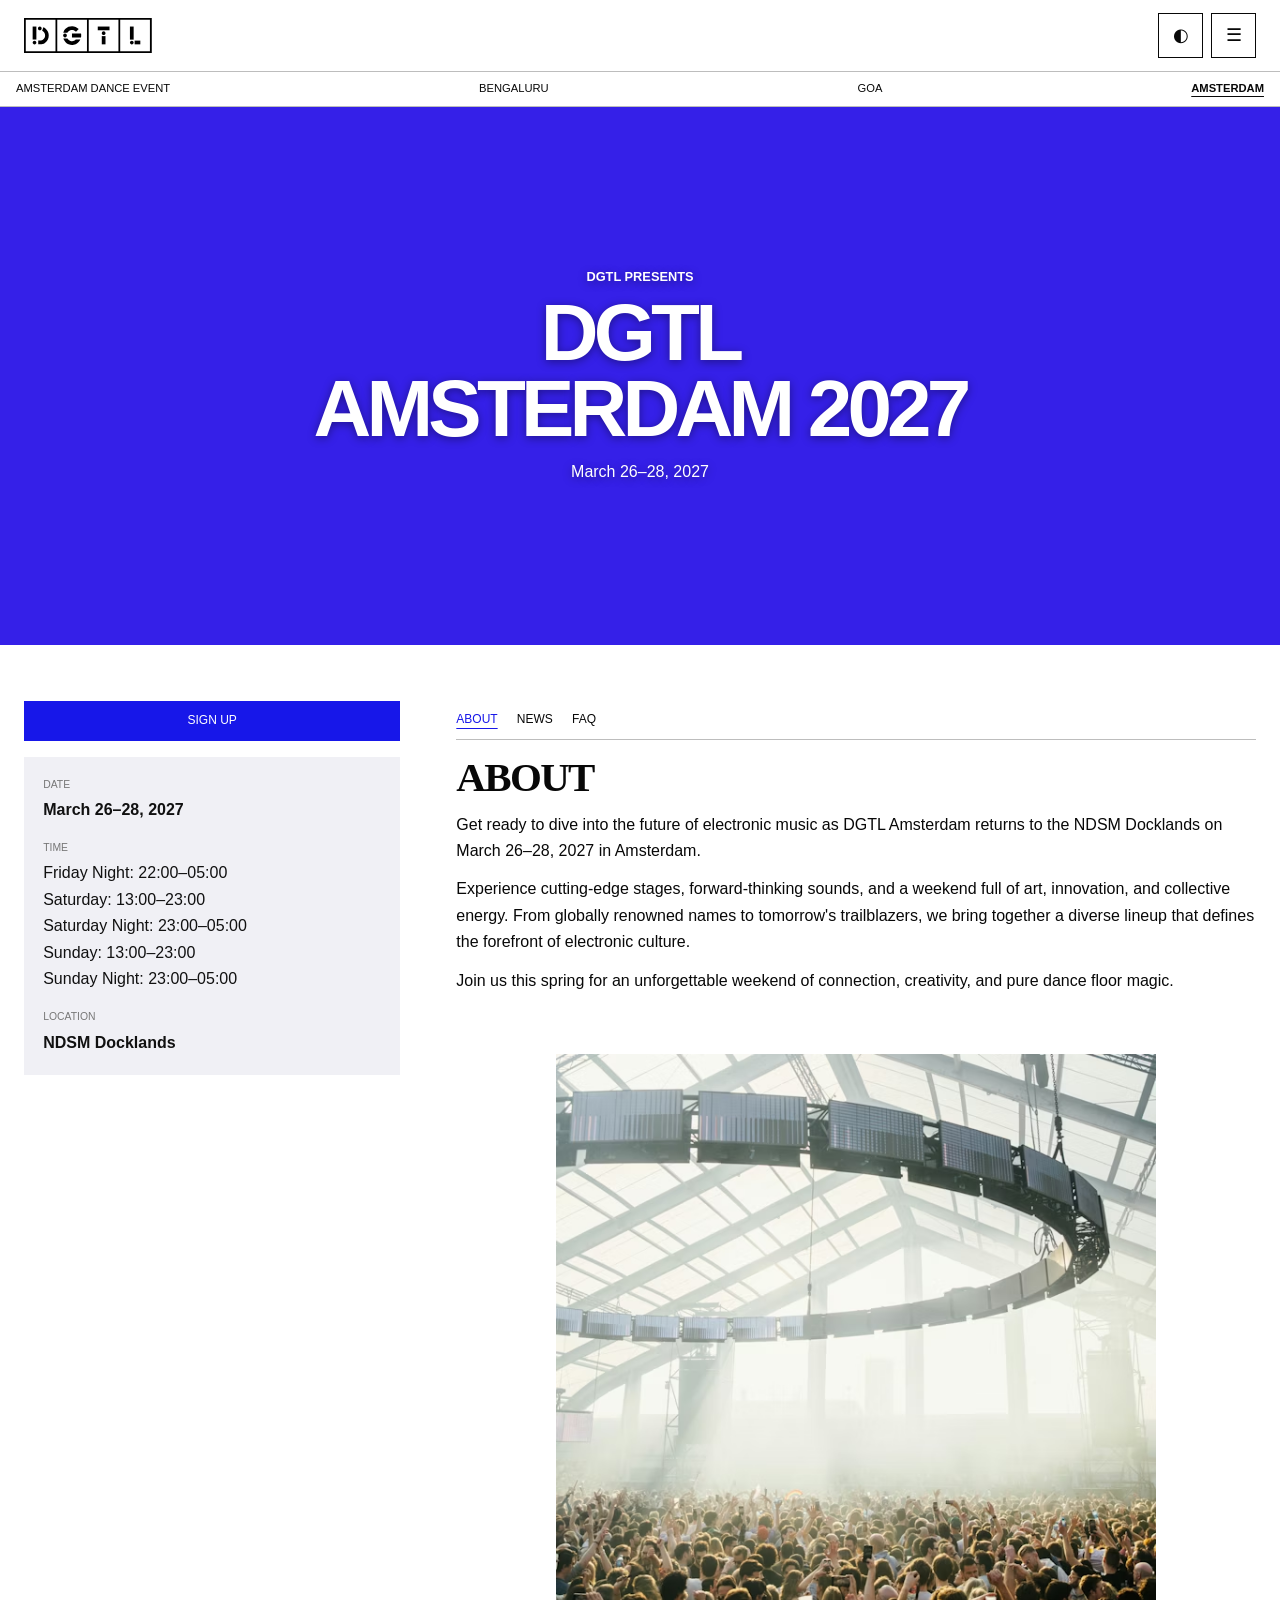
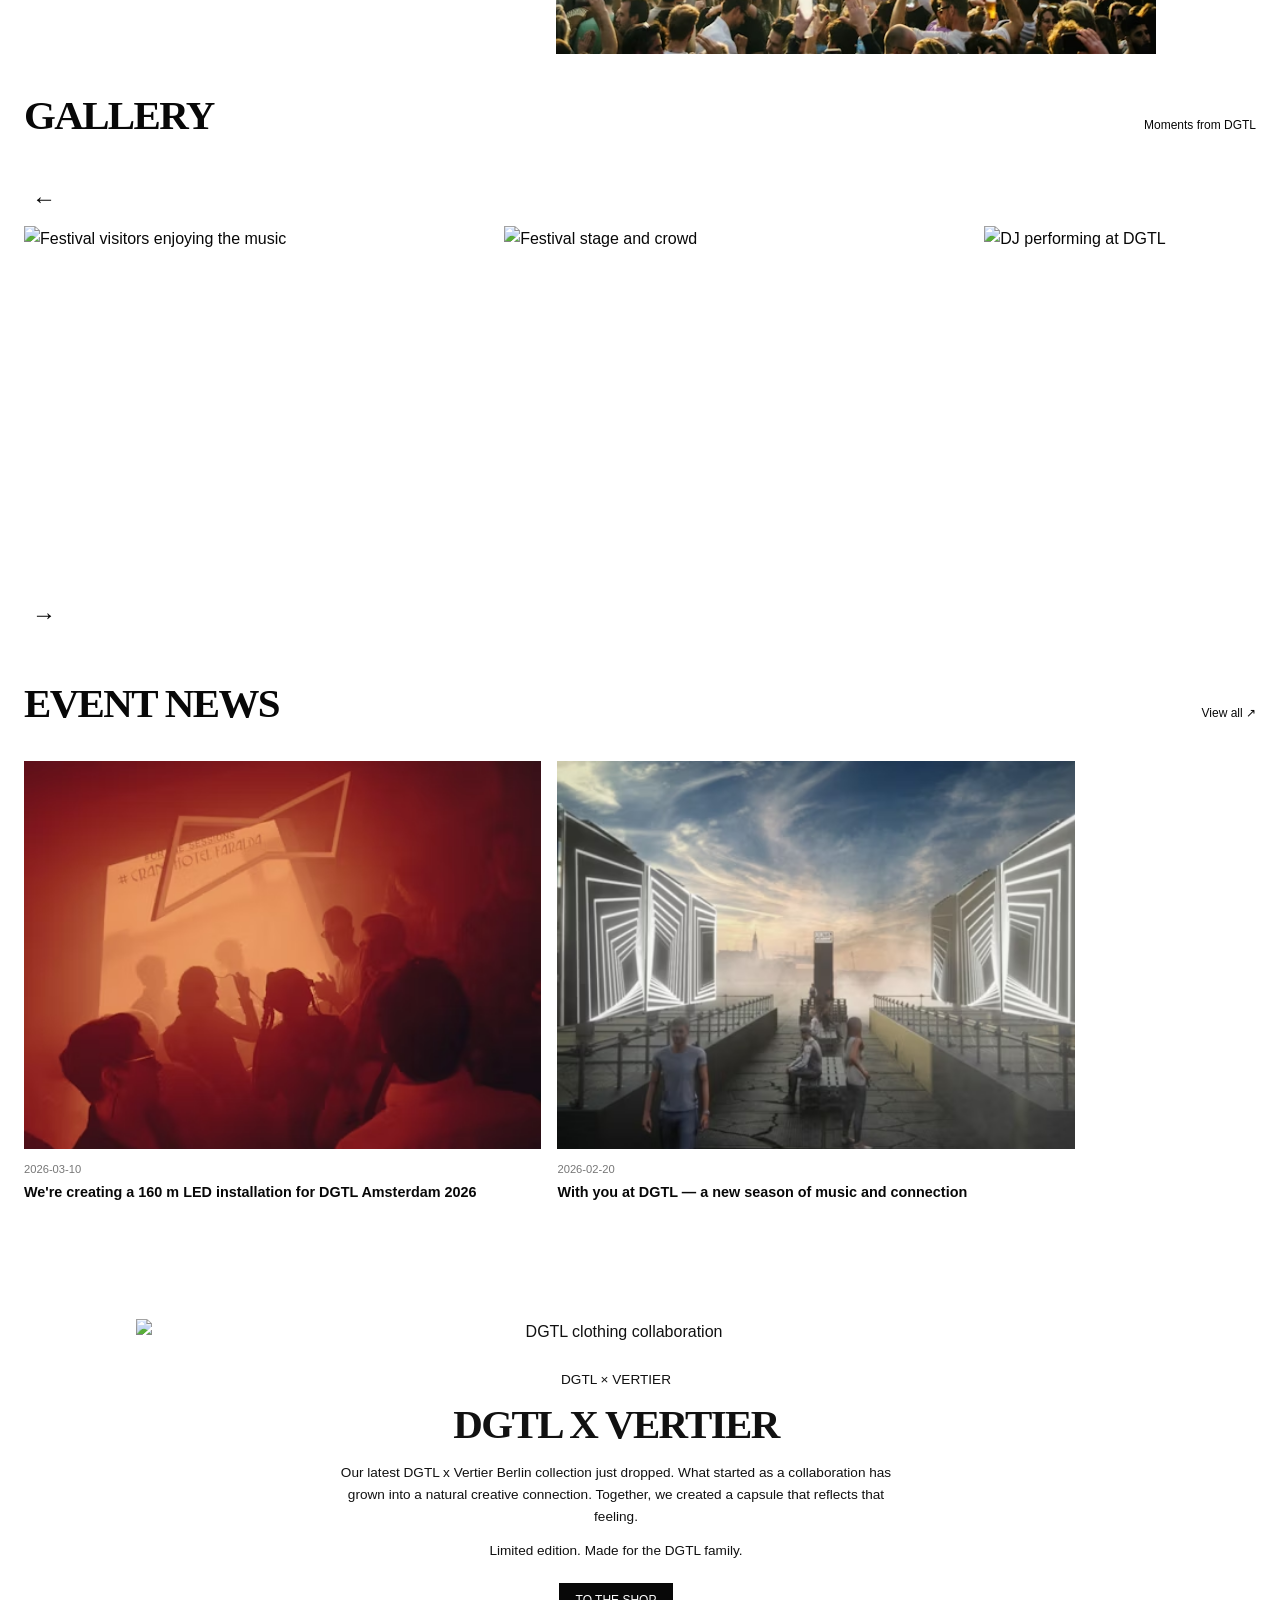
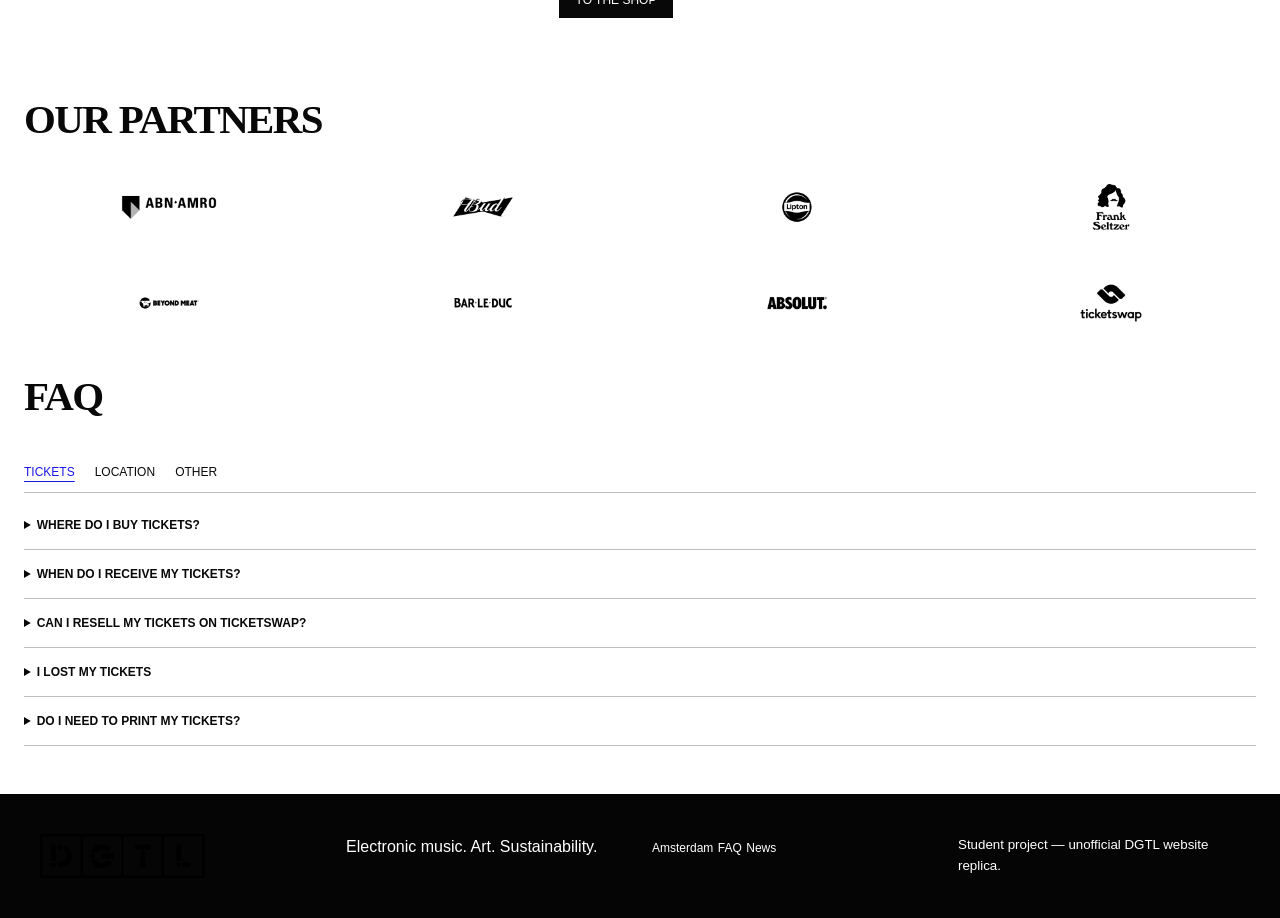
==== commit b4157d5b: "Add files via upload" ====
--- a/editions.html
+++ b/editions.html
@@ -16,20 +16,26 @@
     <!-- HEADER -->
     <header class="site-header">
 
-        <a class="brand" href="index.html" aria-label="DGTL homepage">
+        <a class="logo" href="index.html" aria-label="DGTL homepage">
             <img src="img/logo.svg" alt="DGTL">
         </a>
 
         <div class="header-actions">
-            <button class="icon-button" id="theme-button"
-                aria-label="Toggle dark mode" title="Toggle dark mode">
-                ◐
-            </button>
-
-            <button class="icon-button menu-toggle" id="menu-button"
-                aria-label="Open menu" aria-expanded="false">
-                ☰
-            </button>
+
+            <nav class="header-actions" aria-label="Main actions">
+                <button class="icon-button" id="theme-button" type="button" aria-label="Switch to dark mode"
+                    aria-pressed="false">
+                    <span aria-hidden="true">◐</span>
+                </button>
+                <button class="icon-button menu-button" id="menu-button" type="button" aria-label="Open menu"
+                    aria-expanded="false" aria-controls="main-menu">
+                    <span aria-hidden="true">☰</span>
+                </button>
+            </nav>
+
+            <nav class="main-menu" id="main-menu" aria-label="Main navigation">
+                <button type="button" id="halloween-button">Halloween mode 🎃</button>
+            </nav>
 
         </div>
 
@@ -38,7 +44,7 @@
 
     <main>
 
-        <nav class="amsterdam-main-nav" id="main-nav" aria-label="Main navigation">
+        <nav class="amsterdam-main-nav" id="main-menu" aria-label="Main navigation">
             <a href="#event-info">Amsterdam Dance Event</a>
             <a href="#event-info">Bengaluru</a>
             <a href="#event-info">Goa</a>
@@ -47,8 +53,11 @@
 
         <!-- HERO / HEADER VIDEO -->
         <section class="amsterdam-hero" aria-label="DGTL Amsterdam 2027">
-    
-            <source src="img/header.mp4" type="video/mp4">
+
+            <video autoplay muted loop playsinline>
+                <source src="img/header.mp4" type="video/mp4">
+                Je browser ondersteunt deze video niet.
+            </video>
 
             <div class="amsterdam-hero-content">
                 <p class="eyebrow">DGTL PRESENTS</p>
@@ -107,18 +116,15 @@
 
                 <div class="amsterdam-tabs" role="tablist" aria-label="About DGTL">
 
-                    <button class="amsterdam-tab is-active"
-                        role="tab" aria-selected="true" data-tab="about">
+                    <button class="amsterdam-tab is-active">
                         About
                     </button>
 
-                    <button class="amsterdam-tab"
-                        role="tab" aria-selected="false" data-tab="news">
+                    <button class="amsterdam-tab" role="tab" aria-selected="false" data-tab="news">
                         News
                     </button>
 
-                    <button class="amsterdam-tab"
-                        role="tab" aria-selected="false" data-tab="faq">
+                    <button class="amsterdam-tab" role="tab" aria-selected="false" data-tab="faq">
                         FAQ
                     </button>
 
@@ -149,19 +155,13 @@
                         connection, creativity, and pure dance floor magic.
                     </p>
 
-                    <img class="amsterdam-about-image"
-                        src="img/crowd.avif"
-                        alt="Crowd at an electronic music event">
-
-
-                    <a class="amsterdam-video-card" href="#gallery"
-                        aria-label="View DGTL aftermovie">
-
-                        <img src="img/header.mp4"
-                            alt="DGTL Amsterdam aftermovie thumbnail">
-
-
-                    </a>
+                    <div class="about-visual">
+                        <video class="about-video" autoplay muted loop playsinline>
+                            <source src="img/header.mp4" type="video/mp4">
+                        </video>
+
+                        <img class="about-crowd" src="img/crowd.avif" alt="Een grote menigte tijdens DGTL Festival">
+                    </div>
 
                 </div>
 
@@ -214,35 +214,25 @@
 
             <div class="carousel">
 
-                <button class="amsterdam-carousel-arrow"
-                    data-carousel="gallery-track"
-                    data-direction="previous"
+                <button class="amsterdam-carousel-arrow" data-carousel="gallery-track" data-direction="previous"
                     aria-label="Previous gallery images">
                     ←
                 </button>
 
                 <div class="amsterdam-carousel-track" id="gallery-track">
 
-                    <img
-                        src="https://www.datocms-assets.com/146604/1740145522-dgtlhrsaturday2023-byinfo-kirstenvansanten-nl-179.jpg?w=600&amp;h=600&amp;fit=crop"
-                        alt="Festival visitors enjoying the music"
-                        loading="lazy">
-                
-                    <img
-                        src="https://www.datocms-assets.com/146604/1738080850-04_17-dgtl-52.jpg?w=600&amp;h=600&amp;fit=crop"
-                        alt="Festival stage and crowd"
-                        loading="lazy">
-                
-                    <img
-                        src="https://www.datocms-assets.com/146604/1741643101-2023_04_09_dgtl_sunday-227.jpg?w=600&amp;h=600&amp;fit=crop"
-                        alt="DJ performing at DGTL"
-                        loading="lazy">
-                
-                </div>
-
-                <button class="amsterdam-carousel-arrow"
-                    data-carousel="gallery-track"
-                    data-direction="next"
+                    <img src="https://www.datocms-assets.com/146604/1740145522-dgtlhrsaturday2023-byinfo-kirstenvansanten-nl-179.jpg?w=600&amp;h=600&amp;fit=crop"
+                        alt="Festival visitors enjoying the music" loading="lazy">
+
+                    <img src="https://www.datocms-assets.com/146604/1738080850-04_17-dgtl-52.jpg?w=600&amp;h=600&amp;fit=crop"
+                        alt="Festival stage and crowd" loading="lazy">
+
+                    <img src="https://www.datocms-assets.com/146604/1741643101-2023_04_09_dgtl_sunday-227.jpg?w=600&amp;h=600&amp;fit=crop"
+                        alt="DJ performing at DGTL" loading="lazy">
+
+                </div>
+
+                <button class="amsterdam-carousel-arrow" data-carousel="gallery-track" data-direction="next"
                     aria-label="Next gallery images">
                     →
                 </button>
@@ -267,8 +257,7 @@
 
                 <article class="amsterdam-news-card">
 
-                    <img src="img/gallery1.jpg.avif"
-                        alt="Architectural installation at a festival">
+                    <img src="img/gallery1.jpg.avif" alt="Architectural installation at a festival">
 
                     <p class="date">2026-03-10</p>
 
@@ -282,8 +271,7 @@
 
                 <article class="amsterdam-news-card">
 
-                    <img src="img/gallery2.png.avif"
-                        alt="Artist performing at DGTL">
+                    <img src="img/gallery2.png.avif" alt="Artist performing at DGTL">
 
                     <p class="date">2026-02-20</p>
 
@@ -345,7 +333,7 @@
                 <img src="img/bud.png.avif" alt="Bud logo">
                 <img src="img/lipton.png.avif" alt="Lipton logo">
                 <img src="img/frank.png.avif" alt="Frank Seltzer logo">
-               <img src="img/beyondmeat.png.avif" alt="Beyond meat">
+                <img src="img/beyondmeat.png.avif" alt="Beyond meat">
                 <img src="img/barleduc.png.avif" alt="Bar le duc logo">
                 <img src="img/absolut.png.avif" alt="ABSOLUT. logo">
                 <img src="img/ticketswap.png.avif" alt="Ticketswap logo">
--- a/style/style.css
+++ b/style/style.css
@@ -6,7 +6,7 @@
     --border: #bdbdbd;
     --accent: #101d4a;
     --button-text: #ffffff;
-    --content-width: 75rem;
+    --content-width: 84rem;
 }
 
 * {
@@ -22,8 +22,8 @@
     color: var(--text);
     background: var(--background);
     font-family: Arial, Helvetica, sans-serif;
-    font-size: 0.9rem;
-    line-height: 1.5;
+    font-size: 1rem;
+    line-height: 1.6;
     transition: background-color 250ms ease, color 250ms ease;
 }
 
@@ -66,7 +66,7 @@
 }
 
 h1, h2 {
-    font-size: clamp(1.45rem, 4vw, 2.3rem);
+    font-size: clamp(1.8rem, 3.2vw, 3rem);
     letter-spacing: -0.04em;
 }
 
@@ -182,15 +182,15 @@
 
 .hero video {
     width: 100%;
-    height: clamp(5.2rem, 25vw, 22rem);
+    height: clamp(18rem, 45vw, 40rem);
     object-fit: cover;
 }
 
 /* Algemene secties */
 .content-section {
-    width: min(var(--content-width), calc(100% - 1.5rem));
+    width: min(var(--content-width), calc(100% - 3rem));
     margin: 0 auto;
-    padding: 2.3rem 0 0;
+    padding: 3rem 0 0;
 }
 
 .content-section h1, .content-section h2 {
@@ -359,8 +359,8 @@
 /* Newsletter */
 .newsletter-section {
     position: relative;
-    width: min(var(--content-width), calc(100% - 1.5rem));
-    margin: 3rem auto 2.5rem;
+    width: min(var(--content-width), calc(100% - 3rem));
+    margin: 4rem auto 3rem;
 }
 
 .newsletter-section > img {
@@ -567,486 +567,13 @@
     }
 }
 
-/* Amsterdam editions page */
-
-.amsterdam-hero {
-    position: relative;
-    width: 100%;
-    height: 500px;
-    overflow: hidden;
-}
-
-.amsterdam-hero video {
-    width: 100%;
-    height: 100%;
-    object-fit: cover;
-}
-
-.amsterdam-event-info {
-    display: grid;
-    grid-template-columns: 1fr 2fr;
-    gap: 40px;
-    padding: 50px 5%;
-}
-
-@media (max-width: 700px) {
-    .amsterdam-hero {
-        height: 300px;
-    }
-
-    .amsterdam-event-info {
-        grid-template-columns: 1fr;
-        gap: 25px;
-        padding: 30px 5%;
-    }
-}
-
-/* ========================================
-   AMSTERDAM EDITIONS PAGINA
-======================================== */
-
-.amsterdam-page .amsterdam-hero {
-    position: relative;
-    display: grid;
-    place-items: center;
-    height: clamp(16rem, 42vw, 35rem);
-    overflow: hidden;
-    color: white;
-    background: #3720b8;
-    text-align: center;
-}
-
-.amsterdam-page .amsterdam-hero video,
-.amsterdam-page .amsterdam-hero-fallback {
-    position: absolute;
-    inset: 0;
-    width: 100%;
-    height: 100%;
-    object-fit: cover;
-}
-
+/* Amsterdam hero fallback */
 .amsterdam-page .amsterdam-hero-fallback {
     background:
         linear-gradient(135deg, transparent 20%, #a627e6 20% 42%, transparent 42%),
         linear-gradient(35deg, #e94365 0 25%, #3520e8 25% 60%, #11152f 60%);
 }
 
-.amsterdam-page .amsterdam-hero-content {
-    position: relative;
-    z-index: 1;
-    padding: 1rem;
-    text-shadow: 0 2px 10px rgb(0 0 0 / 35%);
-}
-
-.amsterdam-page .amsterdam-hero h1 {
-    font-family: Arial, Helvetica, sans-serif;
-    font-size: clamp(2rem, 7vw, 5rem);
-    line-height: 0.95;
-    letter-spacing: -0.06em;
-}
-
-.amsterdam-page .amsterdam-event-info {
-    display: grid;
-    grid-template-columns: minmax(13rem, 0.8fr) minmax(0, 1.7fr);
-    gap: clamp(1.5rem, 5vw, 4.5rem);
-    width: min(var(--content-width), calc(100% - 1.5rem));
-    margin: 0 auto;
-    padding-top: 2.5rem;
-}
-
-.amsterdam-page .amsterdam-signup {
-    display: flex;
-    width: 100%;
-    background: #1717e9;
-    color: white;
-}
-
-.amsterdam-page .amsterdam-event-details {
-    display: grid;
-    gap: 1.2rem;
-    margin-top: 0.8rem;
-    padding: 1.4rem;
-    background: #f0f0f5;
-    color: #111;
-    font-size: 0.75rem;
-}
-
-.amsterdam-page .amsterdam-detail-label {
-    display: block;
-    margin-bottom: 0.3rem;
-    color: #777;
-    font-size: 0.6rem;
-    text-transform: uppercase;
-}
-
-.amsterdam-page .amsterdam-tabs,
-.amsterdam-page .amsterdam-faq-tabs {
-    display: flex;
-    gap: 1.2rem;
-    border-bottom: 1px solid var(--text);
-}
-
-.amsterdam-page .amsterdam-tab,
-.amsterdam-page .amsterdam-faq-tabs button {
-    padding: 0.6rem 0;
-    border: 0;
-    color: var(--text);
-    background: transparent;
-    font-size: 0.75rem;
-    text-transform: uppercase;
-    cursor: pointer;
-}
-
-.amsterdam-page .amsterdam-tab.is-active,
-.amsterdam-page .amsterdam-faq-tabs button.is-active {
-    color: #1717e9;
-    text-decoration: underline;
-    text-underline-offset: 0.3rem;
-}
-
-.amsterdam-page .is-hidden {
-    display: none !important;
-}
-
-.amsterdam-page .amsterdam-about-image {
-    width: min(100%, 32rem);
-    max-height: 24rem;
-    margin: 1.5rem auto;
-    object-fit: cover;
-}
-
-.amsterdam-page .amsterdam-video-card {
-    position: relative;
-    display: block;
-    width: min(100%, 25rem);
-    margin: 1.5rem auto;
-}
-
-.amsterdam-page .amsterdam-video-card img {
-    width: 100%;
-    aspect-ratio: 16 / 9;
-    object-fit: cover;
-}
-
-.amsterdam-page .amsterdam-video-card span {
-    position: absolute;
-    top: 50%;
-    left: 50%;
-    display: grid;
-    width: 3rem;
-    height: 3rem;
-    place-items: center;
-    border-radius: 50%;
-    color: white;
-    background: rgb(0 0 0 / 65%);
-    transform: translate(-50%, -50%);
-}
-
-.amsterdam-page .amsterdam-carousel-track {
-    display: flex;
-    gap: 0.7rem;
-    overflow-x: auto;
-    scroll-snap-type: x mandatory;
-    scrollbar-width: none;
-}
-
-.amsterdam-page .amsterdam-carousel-track img {
-    flex: 0 0 78%;
-    width: 78%;
-    aspect-ratio: 4 / 3;
-    object-fit: cover;
-    scroll-snap-align: start;
-}
-
-.amsterdam-page .amsterdam-carousel-arrow {
-    margin-top: 0.4rem;
-    border: 0;
-    background: transparent;
-    color: var(--text);
-    font-size: 1.8rem;
-    cursor: pointer;
-}
-
-.amsterdam-page .amsterdam-news-grid {
-    display: grid;
-    grid-template-columns: repeat(2, minmax(0, 1fr));
-    gap: 0.8rem;
-}
-
-.amsterdam-page .amsterdam-news-card img {
-    width: 100%;
-    aspect-ratio: 1 / 1;
-    object-fit: cover;
-}
-
-.amsterdam-page .amsterdam-merch {
-    display: grid;
-    grid-template-columns: 1fr 1fr;
-    gap: 2rem;
-    align-items: center;
-}
-
-.amsterdam-page .amsterdam-merch-image img {
-    width: 100%;
-}
-
-.amsterdam-page .amsterdam-partner-grid {
-    display: grid;
-    grid-template-columns: repeat(4, minmax(0, 1fr));
-    gap: 2rem 1rem;
-    align-items: center;
-    text-align: center;
-    font-weight: 900;
-}
-
-.amsterdam-page .amsterdam-partner-round {
-    display: grid;
-    width: 3.5rem;
-    height: 3.5rem;
-    place-items: center;
-    justify-self: center;
-    border: 2px solid var(--text);
-    border-radius: 50%;
-}
-
-.amsterdam-page .amsterdam-faq-list details {
-    border-bottom: 1px solid var(--border);
-}
-
-.amsterdam-page .amsterdam-faq-list summary {
-    padding: 0.9rem 1.5rem 0.9rem 0;
-    cursor: pointer;
-    font-size: 0.72rem;
-    font-weight: 700;
-    text-transform: uppercase;
-}
-
-.amsterdam-page .amsterdam-faq-list details p {
-    font-size: 0.8rem;
-}
-
-@media (max-width: 699px) {
-    .amsterdam-page .amsterdam-event-info {
-        grid-template-columns: 1fr;
-        gap: 2rem;
-        padding-top: 1.5rem;
-    }
-
-    .amsterdam-page .amsterdam-hero {
-        height: 48vw;
-        min-height: 14rem;
-    }
-
-    .amsterdam-page .amsterdam-news-grid {
-        gap: 0.65rem;
-    }
-
-    .amsterdam-page .amsterdam-news-card h3 {
-        font-size: 0.7rem;
-    }
-
-    .amsterdam-page .amsterdam-merch {
-        grid-template-columns: 1fr;
-        gap: 1.3rem;
-    }
-
-    .amsterdam-page .amsterdam-partner-grid {
-        grid-template-columns: repeat(2, minmax(0, 1fr));
-    }
-}
-
-/* Algemene verbeteringen voor de mobiele weergave */
-.amsterdam-page {
-    width: 100%;
-    overflow-x: hidden;
-}
-
-.amsterdam-page img,
-.amsterdam-page video {
-    max-width: 100%;
-}
-
-.amsterdam-page .amsterdam-news-grid,
-.amsterdam-page .amsterdam-partner-grid {
-    width: 100%;
-    box-sizing: border-box;
-}
-
-.amsterdam-page .amsterdam-news-card img {
-    display: block;
-    width: 100%;
-    height: auto;
-    object-fit: cover;
-}
-
-.amsterdam-page .amsterdam-hero video {
-    display: block;
-    width: 100%;
-    height: 100%;
-    object-fit: cover;
-}
-
-@media (max-width: 600px) {
-    .amsterdam-page .amsterdam-news-grid {
-        grid-template-columns: 1fr;
-    }
-
-    .amsterdam-page .amsterdam-news-card {
-        min-width: 0;
-    }
-}
-
-/* Header van de Amsterdam-pagina */
-.amsterdam-page .site-header {
-    display: flex;
-    align-items: center;
-    justify-content: space-between;
-    gap: 0.6rem;
-    padding: 0.6rem 1rem;
-}
-
-.amsterdam-page .site-header .brand {
-    display: block;
-    flex: 0 0 auto;
-}
-
-.amsterdam-page .site-header .brand img {
-    width: 6rem;
-    max-width: 100%;
-}
-
-.amsterdam-page .main-nav {
-    display: flex;
-    flex: 1 1 auto;
-    align-items: center;
-    justify-content: center;
-    gap: clamp(0.4rem, 1.5vw, 1.5rem);
-}
-
-.amsterdam-page .main-nav a {
-    font-size: clamp(0.55rem, 1vw, 0.85rem);
-    line-height: 1.2;
-    text-transform: uppercase;
-}
-
-.amsterdam-page .main-nav a.active {
-    font-weight: 700;
-}
-
-.amsterdam-page .header-actions {
-    flex: 0 0 auto;
-}
-
-@media (max-width: 600px) {
-    .amsterdam-page .site-header {
-        gap: 0.4rem;
-        padding: 0.5rem;
-    }
-
-    .amsterdam-page .site-header .brand img {
-        width: 4.5rem;
-    }
-
-    .amsterdam-page .main-nav {
-        flex-direction: column;
-        align-items: flex-start;
-        gap: 0.2rem;
-        min-width: 0;
-    }
-
-    .amsterdam-page .main-nav a {
-        padding: 0;
-        font-size: 0.6rem;
-    }
-
-    .amsterdam-page .header-actions {
-        gap: 0.2rem;
-    }
-
-    .amsterdam-page .icon-button {
-        min-width: 2rem;
-        min-height: 2rem;
-        padding: 0.2rem;
-    }
-}
-
-/* Uitlijning van de Amsterdam-secties */
-.amsterdam-page .section-wrap {
-    width: min(var(--content-width), calc(100% - 2rem));
-    margin-right: auto;
-    margin-left: auto;
-}
-
-.amsterdam-page #gallery,
-.amsterdam-page #event-news,
-.amsterdam-page .partners,
-.amsterdam-page .faq-section {
-    padding-top: 2.5rem;
-}
-
-.amsterdam-page .section-heading {
-    display: flex;
-    align-items: baseline;
-    justify-content: space-between;
-    gap: 1rem;
-}
-
-.amsterdam-page .amsterdam-carousel-track {
-    display: flex;
-    gap: 0.8rem;
-    overflow-x: auto;
-    padding-bottom: 0.75rem;
-    scroll-snap-type: x mandatory;
-    -webkit-overflow-scrolling: touch;
-}
-
-.amsterdam-page .amsterdam-carousel-track img {
-    flex: 0 0 80%;
-    width: 80%;
-    height: auto;
-    aspect-ratio: 4 / 3;
-    object-fit: cover;
-    scroll-snap-align: start;
-}
-
-.amsterdam-page .amsterdam-news-grid {
-    display: grid;
-    grid-template-columns: repeat(2, minmax(0, 1fr));
-    gap: 1rem;
-}
-
-.amsterdam-page .amsterdam-news-card {
-    min-width: 0;
-}
-
-.amsterdam-page .amsterdam-news-card img {
-    width: 100%;
-    aspect-ratio: 4 / 3;
-    object-fit: cover;
-}
-
-.amsterdam-page .amsterdam-news-card .date {
-    margin-top: 0.75rem;
-    color: #777;
-    font-size: 0.7rem;
-}
-
-@media (max-width: 600px) {
-    .amsterdam-page .section-wrap {
-        width: calc(100% - 2rem);
-    }
-
-    .amsterdam-page .amsterdam-news-grid {
-        grid-template-columns: 1fr;
-        gap: 1.5rem;
-    }
-
-    .amsterdam-page .amsterdam-carousel-track img {
-        flex-basis: 85%;
-        width: 85%;
-    }
-}
-
 /* ========================================
    FIXES VOOR DE AMSTERDAM-PAGINA
 ======================================== */
@@ -1058,7 +585,7 @@
 }
 
 .amsterdam-page .section-wrap {
-    width: min(75rem, calc(100% - 2rem));
+    width: min(84rem, calc(100% - 4rem));
     margin-right: auto;
     margin-left: auto;
     padding-top: 2.5rem;
@@ -1082,7 +609,7 @@
     align-items: center;
     justify-content: space-between;
     gap: 0.5rem;
-    padding: 0.65rem 1rem;
+    padding: 0.5rem 1rem;
     border-bottom: 1px solid var(--border);
     background: var(--background);
 }
@@ -1149,9 +676,9 @@
     display: grid;
     grid-template-columns: minmax(13rem, 0.8fr) minmax(0, 1.7fr);
     gap: 2.5rem;
-    width: min(75rem, calc(100% - 2rem));
+    width: min(84rem, calc(100% - 4rem));
     margin: 0 auto;
-    padding: 2.5rem 0 0;
+    padding: 3.5rem 0 0;
 }
 
 .amsterdam-page .ticket-column {
@@ -1468,8 +995,8 @@
     }
 
     .amsterdam-page .section-wrap {
-        width: calc(100% - 2rem);
-        padding-top: 2rem;
+        width: calc(100% - 1.5rem);
+        padding-top: 2.5rem;
     }
 
     .amsterdam-page .amsterdam-carousel-track img {
@@ -1501,7 +1028,240 @@
 /* Desktop */
 @media (min-width: 1000px) {
     .amsterdam-page .amsterdam-carousel-track img {
-        flex-basis: 32%;
-        width: 32%;
-    }
-}+        flex-basis: 38%;
+        width: 38%;
+    }
+}
+
+/* Crowd-afbeelding gedeeltelijk over de hero laten vallen */
+
+.amsterdam-page .amsterdam-hero {
+    position: relative;
+    z-index: 1;
+    margin-bottom: 0;
+}
+
+.amsterdam-page .amsterdam-event-info {
+    position: relative;
+    z-index: 2;
+}
+
+.amsterdam-page .amsterdam-about-image {
+    position: relative;
+    z-index: 2;
+    width: min(100%, 32rem);
+    margin: -1rem auto 1.5rem;
+    object-fit: cover;
+}
+
+/* Event News: horizontaal scrollbare rij */
+
+.amsterdam-page .amsterdam-news-grid {
+    display: flex;
+    gap: 1rem;
+    overflow-x: auto;
+    overflow-y: hidden;
+    padding: 0 0 1rem;
+    scroll-snap-type: x mandatory;
+    -webkit-overflow-scrolling: touch;
+    scrollbar-width: thin;
+}
+
+.amsterdam-page .amsterdam-news-card {
+    flex: 0 0 85%;
+    min-width: 0;
+    scroll-snap-align: start;
+}
+
+.amsterdam-page .amsterdam-news-card img {
+    display: block;
+    width: 100%;
+    aspect-ratio: 4 / 3;
+    object-fit: cover;
+}
+
+@media (min-width: 700px) {
+    .amsterdam-page .amsterdam-news-card {
+        flex-basis: 42%;
+    }
+}
+
+/* DGTL x VERTIER-sectie */
+
+.amsterdam-page .amsterdam-merch {
+    display: flex;
+    flex-direction: column;
+    align-items: center;
+    gap: 1.5rem;
+
+    width: 100%;
+    max-width: none;
+    margin: 3rem 0 0;
+    padding: 2.5rem 1rem;
+
+    color: #111;
+    background: #fff;
+    text-align: center;
+}
+
+.amsterdam-page .amsterdam-merch-image {
+    width: 100%;
+    max-width: 60rem;
+}
+
+.amsterdam-page .amsterdam-merch-image img {
+    display: block;
+    width: 100%;
+    height: auto;
+    object-fit: cover;
+}
+
+.amsterdam-page .amsterdam-merch .merch-copy {
+    width: 100%;
+    max-width: 36rem;
+    margin: 0 auto;
+    text-align: center;
+}
+
+.amsterdam-page .amsterdam-merch h2 {
+    margin-bottom: 1rem;
+}
+
+.amsterdam-page .amsterdam-merch p {
+    margin-bottom: 0.8rem;
+}
+
+.amsterdam-page .amsterdam-merch .button {
+    margin: 0.5rem auto 0;
+}
+
+/* Amsterdam-menu standaard verborgen */
+.amsterdam-main-nav {
+    display: none;
+}
+
+/* Menu zichtbaar na een klik op de menuknop */
+.amsterdam-main-nav.is-open {
+    display: flex;
+    flex-direction: column;
+}
+
+/* Container voor de video en de crowd-foto */
+.about-visual {
+    position: relative;
+    width: 100%;
+    max-width: 600px;
+    margin: 60px auto 0;
+}
+
+/* Video die achter de foto uitsteekt */
+.about-video {
+    position: absolute;
+    top: -45px;
+    left: -45px;
+    width: 100%;
+    height: 100%;
+    object-fit: cover;
+    z-index: 0;
+}
+
+/* Crowd-foto op de voorgrond */
+.about-crowd {
+    position: relative;
+    display: block;
+    width: 100%;
+    height: auto;
+    z-index: 1;
+}
+
+@media (max-width: 700px) {
+    .about-visual {
+        width: calc(100% - 30px);
+        margin-top: 40px;
+    }
+
+    .about-video {
+        top: -20px;
+        left: -20px;
+    }
+}
+
+
+/* Extra ruimte en schaal op brede schermen */
+@media (min-width: 1200px) {
+    .content-section {
+        padding-top: 4rem;
+    }
+
+    .amsterdam-page .amsterdam-event-info {
+        gap: 3.5rem;
+        padding-top: 3.5rem;
+    }
+
+    .amsterdam-page .amsterdam-tab-panel p,
+    .amsterdam-page .amsterdam-event-details {
+        font-size: 1rem;
+        line-height: 1.65;
+    }
+
+    .amsterdam-page .section-heading {
+        margin-bottom: 1.25rem;
+    }
+}
+
+
+/* Amsterdam-pagina: header en content dezelfde schaal als de homepage */
+.amsterdam-page .site-header {
+    gap: 1rem;
+    min-height: 4.5rem;
+    padding: 0.75rem 1.5rem;
+}
+
+.amsterdam-page .site-header .logo img {
+    width: 8rem;
+    max-width: 100%;
+    height: auto;
+}
+
+.amsterdam-page .site-header .header-actions {
+    gap: 0.5rem;
+}
+
+.amsterdam-page .site-header .icon-button {
+    min-width: 2.8rem;
+    min-height: 2.8rem;
+    font-size: 1.1rem;
+}
+
+/* Gebruik dezelfde maximale breedte en zijmarges als de homepage */
+.amsterdam-page .section-wrap {
+    width: min(var(--content-width), calc(100% - 3rem));
+}
+
+.amsterdam-page .amsterdam-event-info {
+    width: min(var(--content-width), calc(100% - 3rem));
+}
+
+/* Houd de header en content comfortabel op kleinere schermen */
+@media (max-width: 699px) {
+    .amsterdam-page .site-header {
+        min-height: 3.8rem;
+        gap: 0.5rem;
+        padding: 0.5rem 0.75rem;
+    }
+
+    .amsterdam-page .site-header .logo img {
+        width: 5.5rem;
+    }
+
+    .amsterdam-page .site-header .icon-button {
+        min-width: 2.2rem;
+        min-height: 2.2rem;
+        font-size: 1rem;
+    }
+
+    .amsterdam-page .section-wrap,
+    .amsterdam-page .amsterdam-event-info {
+        width: calc(100% - 1.5rem);
+    }
+}
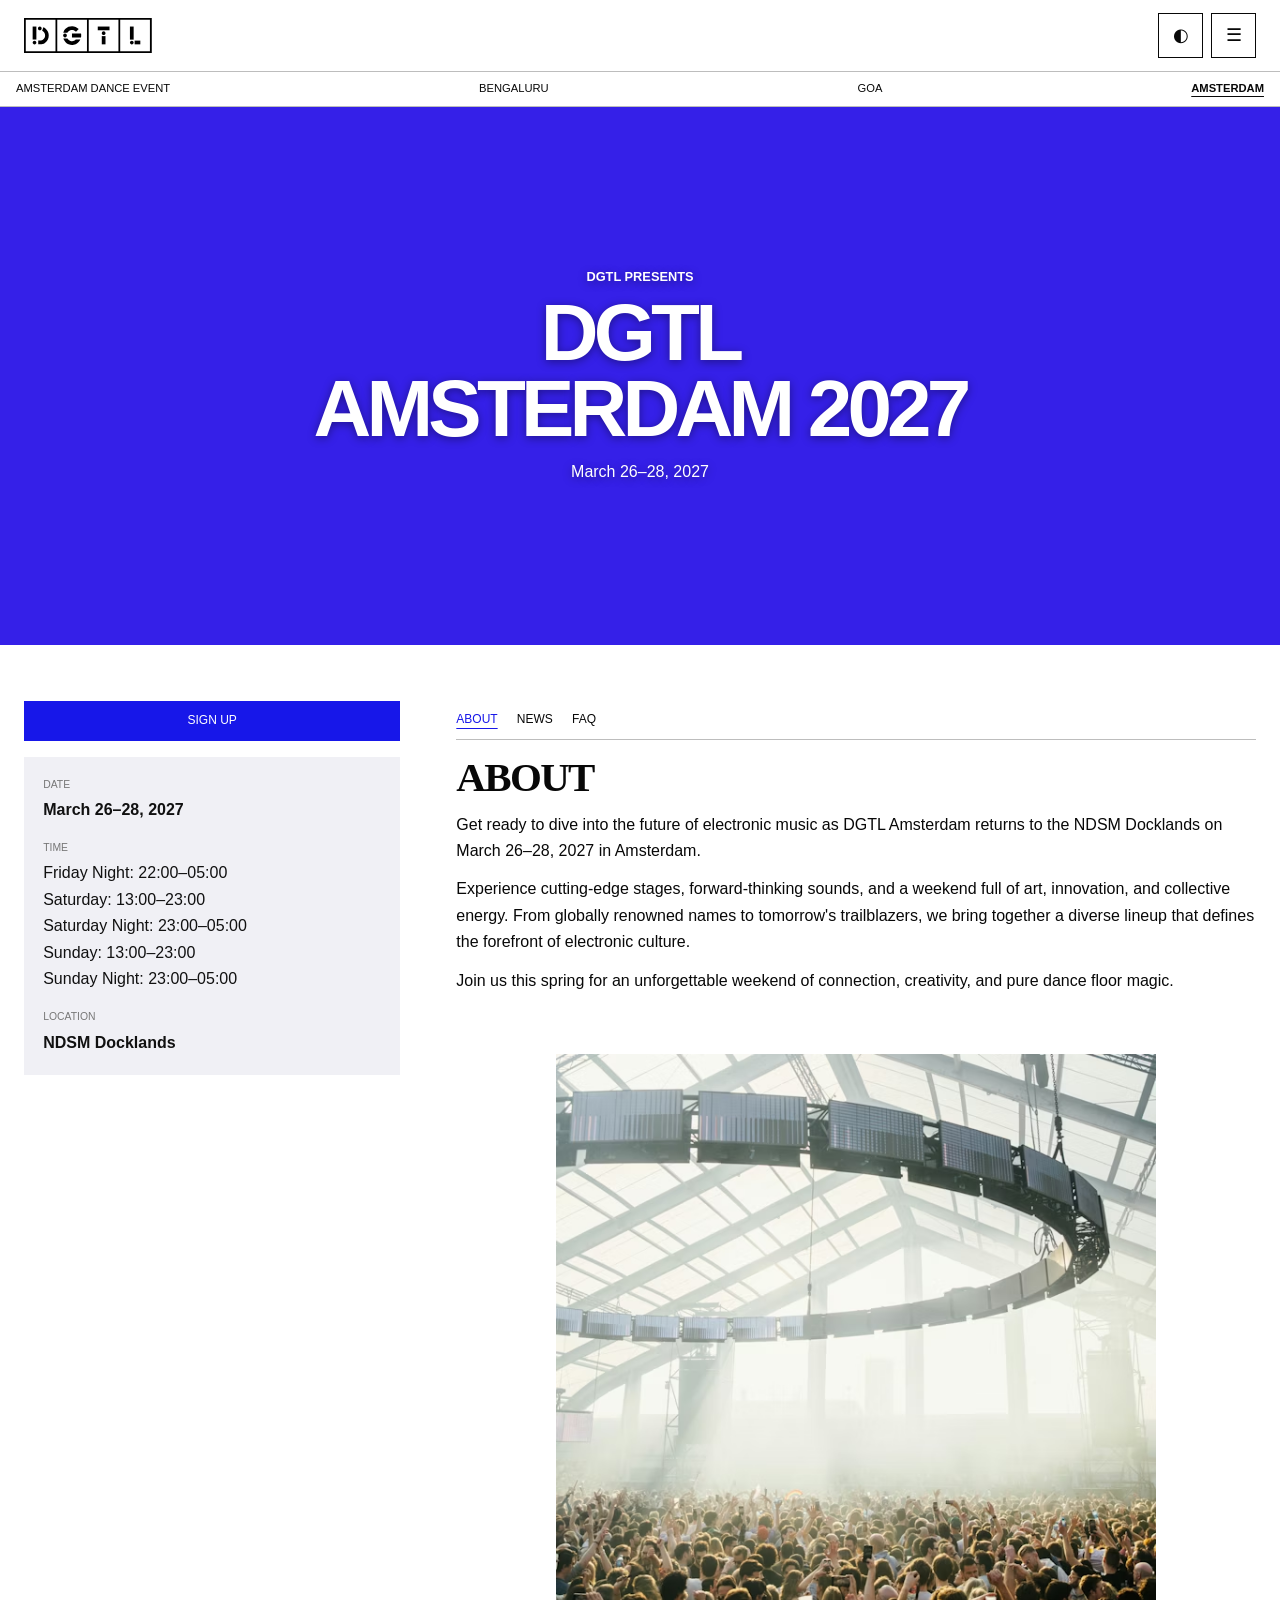
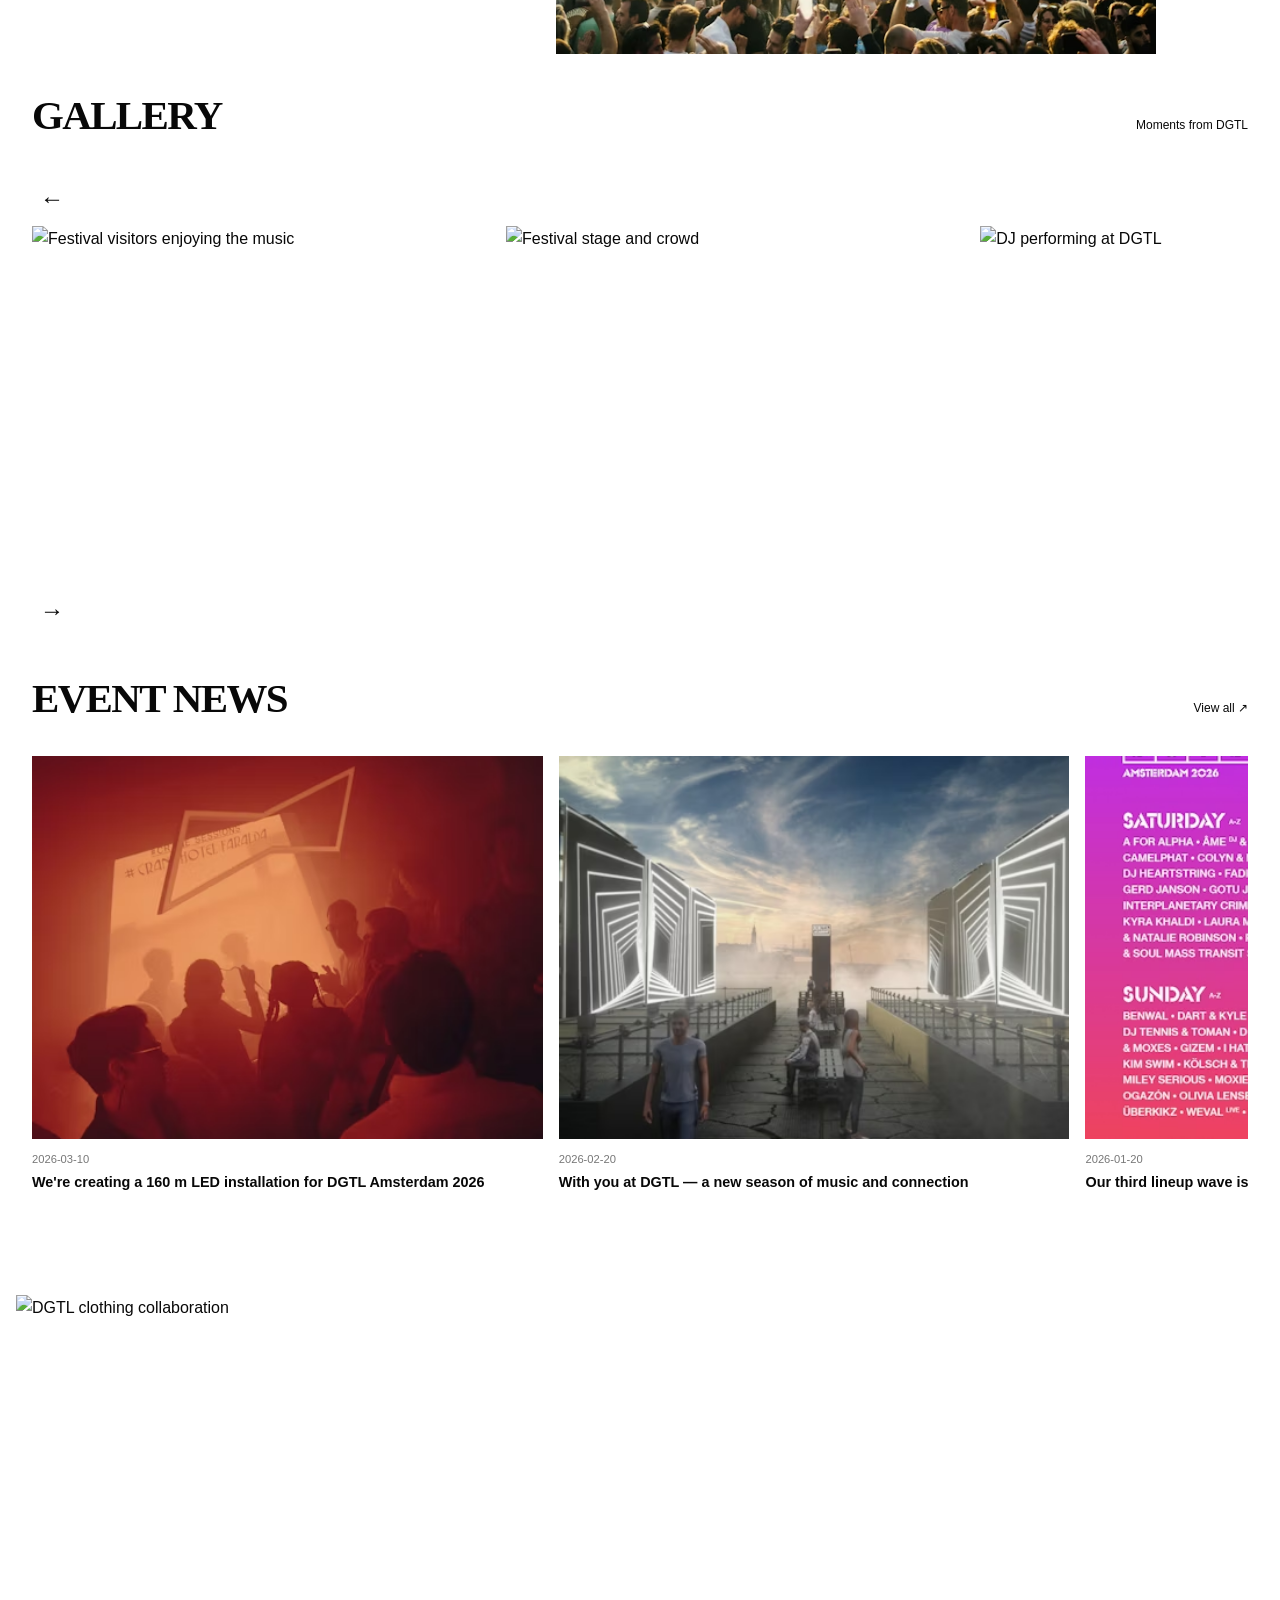
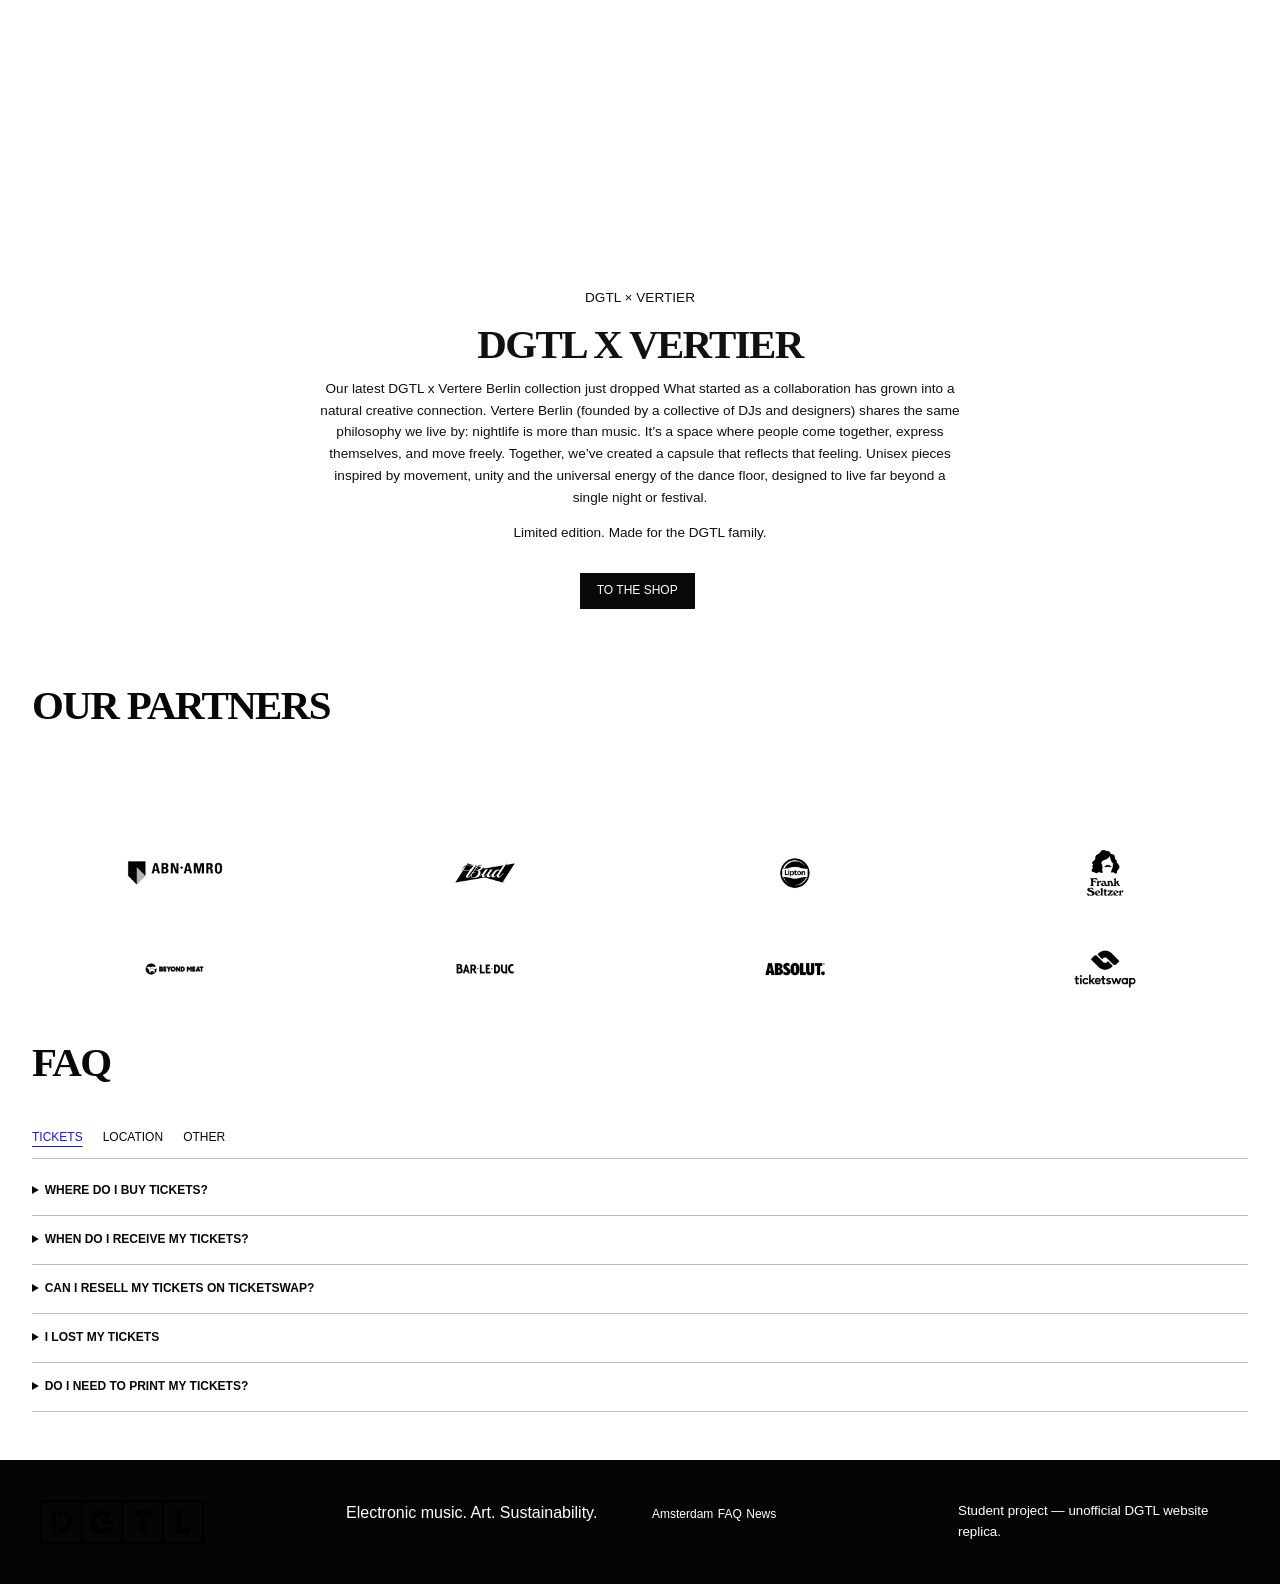
==== commit 643d2533: "Add files via upload" ====
--- a/editions.html
+++ b/editions.html
@@ -281,6 +281,24 @@
 
                 </article>
 
+                <article class="amsterdam-news-card">
+                    <img src="img/gallery3.png.avif" alt="DGTL Festival">
+                    <p class="date">2026-01-20</p>
+                    <h3>Our third lineup wave is here: let's discover the highlights</h3>
+                </article>
+
+                <article class="amsterdam-news-card">
+                    <img src="img/gallery4.png.avif" alt="Bezoekers tijdens DGTL Festival">
+                    <p class="date">2026-02-24</p>
+                    <h3>DGTL Academy class of 2026: Six talents on growth, community, and being seen</h3>
+                </article>
+
+                <article class="amsterdam-news-card">
+                    <img src="img/gallery5.jpg.avif" alt="Festivalervaring bij DGTL">
+                    <p class="date">2026-02-11</p>
+                    <h3>Meet the DGTL Acadmey class of 2026!</h3>
+                </article>
+
             </div>
 
         </section>
@@ -294,33 +312,32 @@
                 <img src="https://www.datocms-assets.com/146604/1773683498-dgtl-x-vertere-26_merch-banner_2400x870-v2.png?fit=crop&fp-x=0.5&fp-y=0.5&crop=focalpoint&auto=format%2Ccompress&q=80&w=1280&h=440&focalPointX=0.5&focalPointY=0.5"
                     alt="DGTL clothing collaboration">
 
-            </div>
-
-            <div class="merch-copy">
-
-                <p class="eyebrow">DGTL × VERTIER</p>
-
-                <h2>DGTL x VERTIER</h2>
-
-                <p>
-                    Our latest DGTL x Vertier Berlin collection just dropped.
-                    What started as a collaboration has grown into a natural
-                    creative connection. Together, we created a capsule that
-                    reflects that feeling.
-                </p>
-
-                <p>
-                    Limited edition. Made for the DGTL family.
-                </p>
-
-                <a class="button button-primary" href="#shop">
-                    To the shop
-                </a>
-
-            </div>
-
-        </section>
-
+                <div class="merch-copy">
+
+                    <p class="eyebrow">DGTL × VERTIER</p>
+
+                    <h2>DGTL x VERTIER</h2>
+
+                    <p>
+                        Our latest DGTL x Vertere Berlin collection just dropped
+What started as a collaboration has grown into a natural creative connection. Vertere Berlin (founded by a collective of DJs and designers) shares the same philosophy we live by: nightlife is more than music. It’s a space where people come together, express themselves, and move freely.
+
+Together, we’ve created a capsule that reflects that feeling. Unisex pieces inspired by movement, unity and the universal energy of the dance floor, designed to live far beyond a single night or festival. 
+                    </p>
+
+                    <p>
+                        Limited edition. Made for the DGTL family.
+                    </p>
+
+                    <a class="button button-primary" href="#shop">
+                        To the shop
+                    </a>
+
+                </div>
+
+            </div>
+
+        </section>
 
         <!-- PARTNERS -->
         <section class="section-wrap partners">
--- a/style/style.css
+++ b/style/style.css
@@ -585,6 +585,10 @@
 }
 
 .amsterdam-page .section-wrap {
+    width: min(var(--content-width), calc(100% - 3rem));
+}
+
+.amsterdam-page .section-wrap {
     width: min(84rem, calc(100% - 4rem));
     margin-right: auto;
     margin-left: auto;
@@ -877,23 +881,38 @@
     font-size: 0.9rem;
 }
 
-/* Kleding */
+/* DGTL x VERTIER */
 .amsterdam-page .amsterdam-merch {
-    display: grid;
-    grid-template-columns: 1fr 1fr;
-    gap: 2rem;
-    align-items: center;
+    position: relative;
+    width: 100%;
+    max-width: none;
+    margin: auto;
+}
+
+.amsterdam-page .amsterdam-merch-image {
+    position: relative;
+    width: 100%;
 }
 
 .amsterdam-page .amsterdam-merch-image img {
     display: block;
     width: 100%;
-    height: auto;
-    object-fit: cover;
+    height: clamp(28rem, 55vw, 48rem);
+    object-fit: cover;
+    object-position: center;
+    padding: 1rem;
 }
 
 .amsterdam-page .merch-copy {
-    min-width: 0;
+    position: relative;
+    z-index: 2;
+    width: min(80%, 45rem);
+    margin: -8rem auto 0;
+    padding: 2rem 2.5rem;
+    background: #fff;
+    color: #111;
+    text-align: center;
+    transform: none;
 }
 
 .amsterdam-page .merch-copy h2 {
@@ -902,6 +921,11 @@
 
 .amsterdam-page .merch-copy p {
     font-size: 0.85rem;
+    line-height: 1.6;
+}
+
+.amsterdam-page .merch-copy .button {
+    margin-top: 1rem;
 }
 
 /* Partnerlogo's */
@@ -996,7 +1020,7 @@
 
     .amsterdam-page .section-wrap {
         width: calc(100% - 1.5rem);
-        padding-top: 2.5rem;
+        padding-top: 5rem;
     }
 
     .amsterdam-page .amsterdam-carousel-track img {
@@ -1008,10 +1032,9 @@
         grid-template-columns: 1fr;
         gap: 1.5rem;
     }
-
-    .amsterdam-page .amsterdam-merch {
-        grid-template-columns: 1fr;
-        gap: 1rem;
+    
+    .amsterdam-page .merch-copy {
+        padding: 3rem;
     }
 
     .amsterdam-page .amsterdam-partner-grid {
@@ -1086,55 +1109,6 @@
     }
 }
 
-/* DGTL x VERTIER-sectie */
-
-.amsterdam-page .amsterdam-merch {
-    display: flex;
-    flex-direction: column;
-    align-items: center;
-    gap: 1.5rem;
-
-    width: 100%;
-    max-width: none;
-    margin: 3rem 0 0;
-    padding: 2.5rem 1rem;
-
-    color: #111;
-    background: #fff;
-    text-align: center;
-}
-
-.amsterdam-page .amsterdam-merch-image {
-    width: 100%;
-    max-width: 60rem;
-}
-
-.amsterdam-page .amsterdam-merch-image img {
-    display: block;
-    width: 100%;
-    height: auto;
-    object-fit: cover;
-}
-
-.amsterdam-page .amsterdam-merch .merch-copy {
-    width: 100%;
-    max-width: 36rem;
-    margin: 0 auto;
-    text-align: center;
-}
-
-.amsterdam-page .amsterdam-merch h2 {
-    margin-bottom: 1rem;
-}
-
-.amsterdam-page .amsterdam-merch p {
-    margin-bottom: 0.8rem;
-}
-
-.amsterdam-page .amsterdam-merch .button {
-    margin: 0.5rem auto 0;
-}
-
 /* Amsterdam-menu standaard verborgen */
 .amsterdam-main-nav {
     display: none;
@@ -1234,9 +1208,6 @@
 }
 
 /* Gebruik dezelfde maximale breedte en zijmarges als de homepage */
-.amsterdam-page .section-wrap {
-    width: min(var(--content-width), calc(100% - 3rem));
-}
 
 .amsterdam-page .amsterdam-event-info {
     width: min(var(--content-width), calc(100% - 3rem));
@@ -1265,3 +1236,8 @@
         width: calc(100% - 1.5rem);
     }
 }
+
+.amsterdam-partner-grid {
+    padding-top: 5rem;
+}
+
